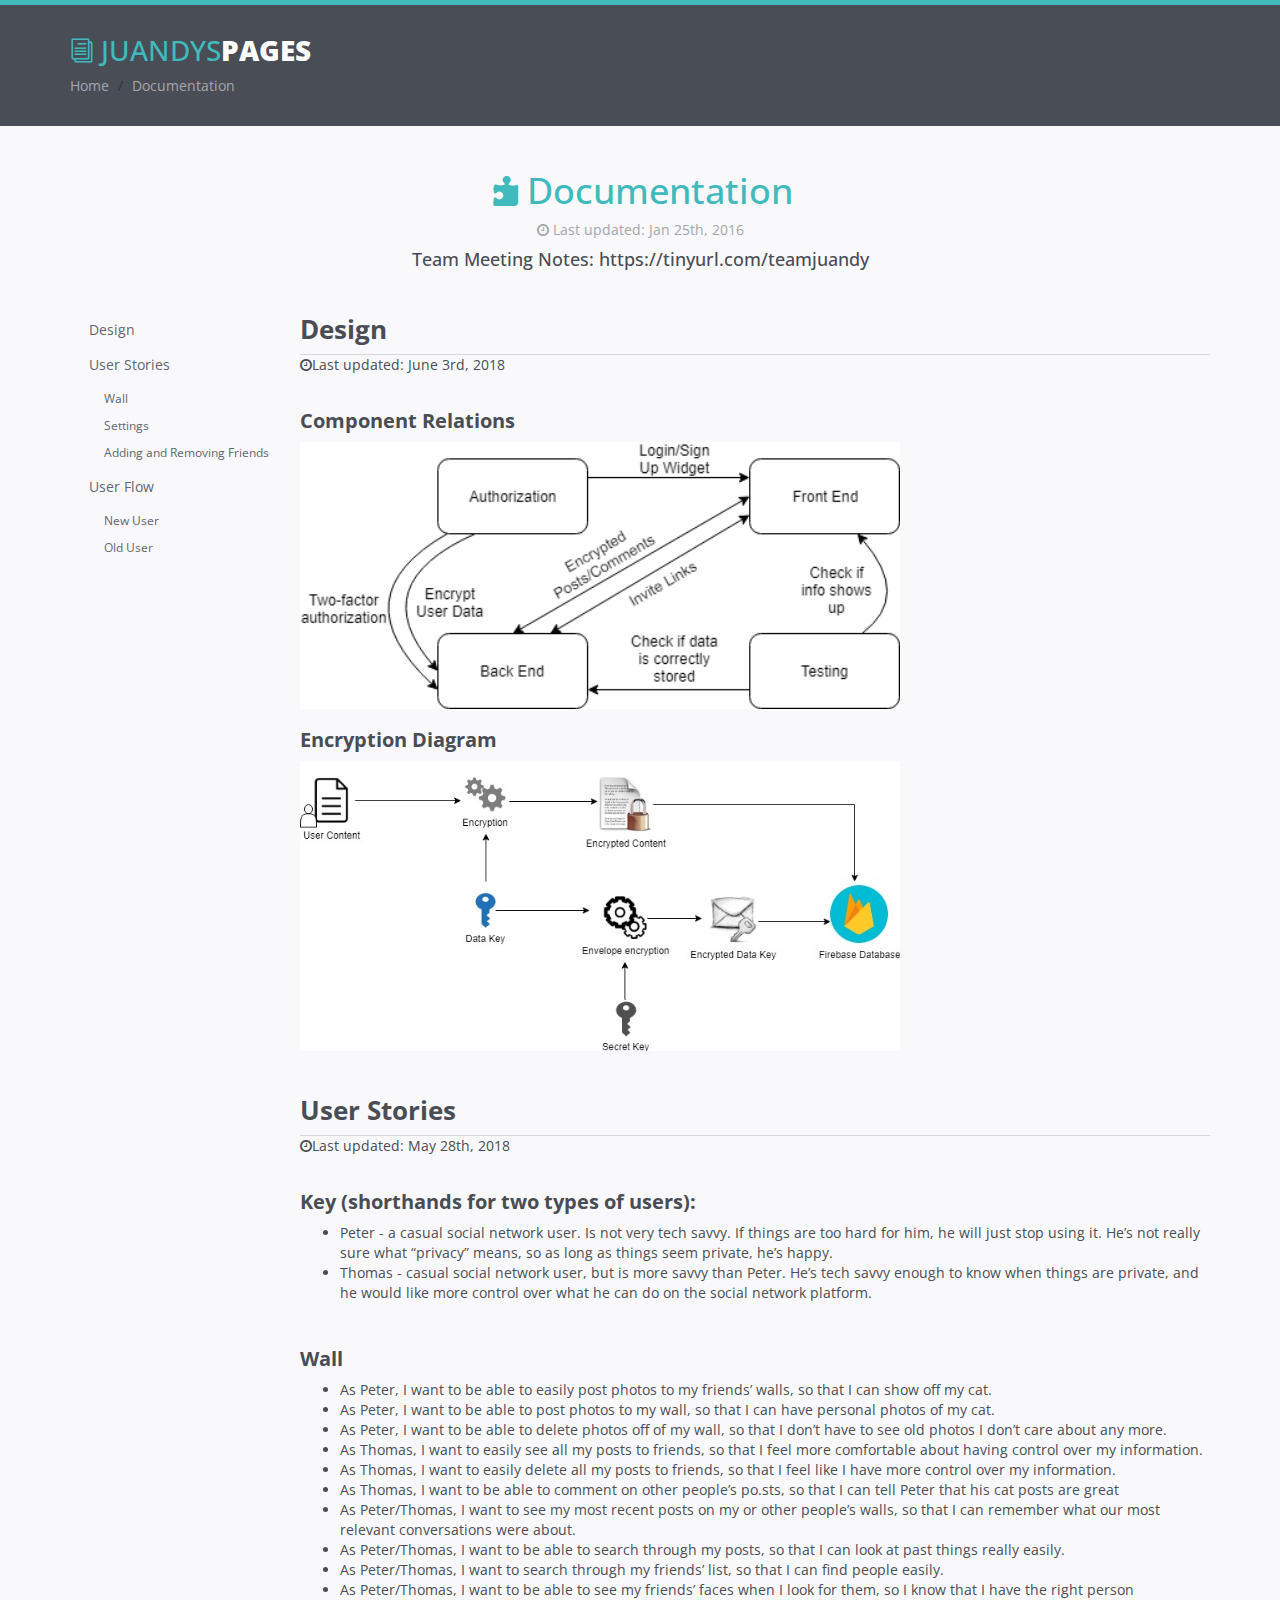
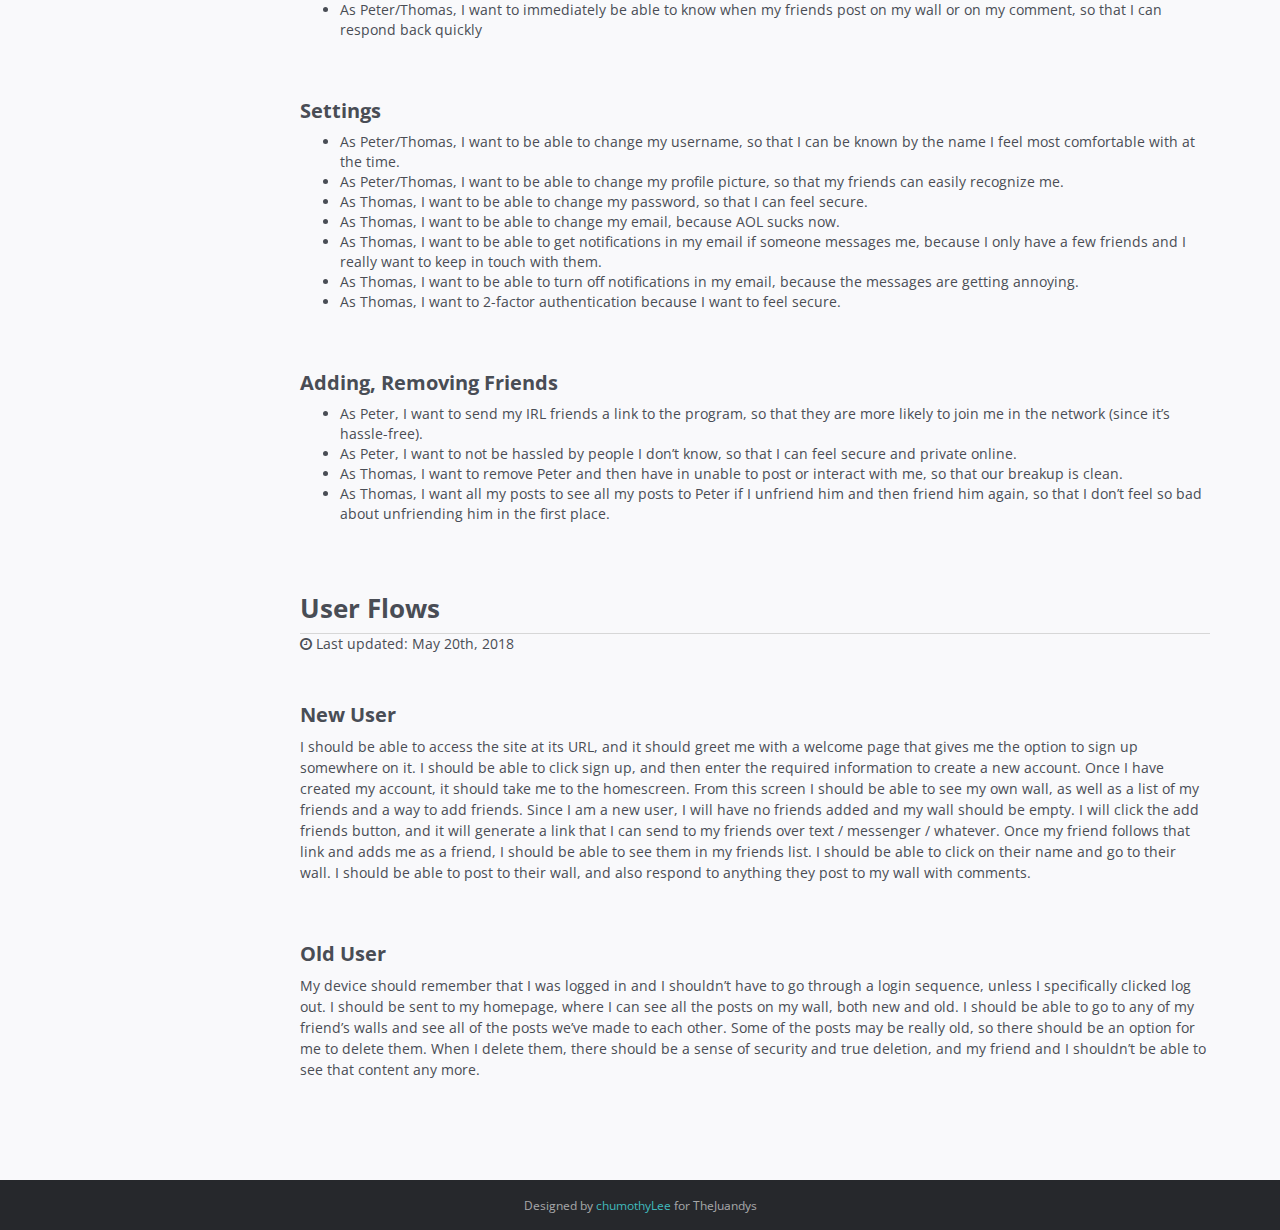
==== documentation.html @ 84b67a07 "updated progress, documentation, and index pages to reflect what each one is supposed to be about" ====
<!DOCTYPE html>
<!--[if IE 8]> <html lang="en" class="ie8"> <![endif]-->  
<!--[if IE 9]> <html lang="en" class="ie9"> <![endif]-->  
<!--[if !IE]><!--> <html lang="en"> <!--<![endif]-->  
<head>
    <title>Juandys Pages</title>
    <!-- Meta -->
    <meta charset="utf-8">
    <meta http-equiv="X-UA-Compatible" content="IE=edge">
    <meta name="viewport" content="width=device-width, initial-scale=1.0">
    <meta name="description" content="">
    <meta name="author" content="">    
    <link rel="shortcut icon" href="favicon.ico">  
    <link href='http://fonts.googleapis.com/css?family=Open+Sans:300italic,400italic,600italic,700italic,800italic,400,300,600,700,800' rel='stylesheet' type='text/css'>
    <!-- Global CSS -->
    <link rel="stylesheet" href="assets/plugins/bootstrap/css/bootstrap.min.css">   
    <!-- Plugins CSS -->    
    <link rel="stylesheet" href="assets/plugins/font-awesome/css/font-awesome.css">
    <link rel="stylesheet" href="assets/plugins/prism/prism.css">
    <link rel="stylesheet" href="assets/plugins/lightbox/dist/ekko-lightbox.min.css">
    <link rel="stylesheet" href="assets/plugins/elegant_font/css/style.css">

    <!-- Theme CSS -->
    <link id="theme-style" rel="stylesheet" href="assets/css/styles.css">
    <!-- HTML5 shim and Respond.js IE8 support of HTML5 elements and media queries -->
    <!--[if lt IE 9]>
      <script src="https://oss.maxcdn.com/html5shiv/3.7.2/html5shiv.min.js"></script>
      <script src="https://oss.maxcdn.com/respond/1.4.2/respond.min.js"></script>
    <![endif]-->
    
</head> 

<body class="body-primary
">
    <div class="page-wrapper">
        <!-- ******Header****** -->
        <header id="header" class="header">
            <div class="container">
                <div class="branding">
                    <h1 class="logo">
                        <a href="index.html">
                            <span aria-hidden="true" class="icon_documents_alt icon"></span>
                            <span class="text-highlight">Juandys</span><span class="text-bold">Pages</span>
                        </a>
                    </h1>
                </div><!--//branding-->
                <ol class="breadcrumb">
                    <li><a href="index.html">Home</a></li>
                    <li class="active">Documentation</li>
                </ol>
            </div><!--//container-->
        </header><!--//header-->
        <div class="doc-wrapper">
            <div class="container">
                <div id="doc-header" class="doc-header text-center">
                    <h1 class="doc-title"><span aria-hidden="true" class="icon icon_puzzle_alt"></span> Documentation </h1>
                    <div class="meta"><i class="fa fa-clock-o"></i> Last updated: Jan 25th, 2016</div>
                    <h4> Team Meeting Notes: https://tinyurl.com/teamjuandy</h2>
                </div><!--//doc-header-->
                <div class="doc-body">
                    <div class="doc-content">
                        <div class="content-inner">
                            <section id="design" class="doc-section">
                                <h2 class="section-title">Design</h2>
                                <div class-"meta"><i class="fa fa-clock-o"></i>Last updated: June 3rd, 2018</div>
                                <div class="section-block">
                                	<h3>Component Relations</h3>
                                    <img src="./assets/images/design-diagram.png" alt="design diagram" width="600">
                                    <h3>Encryption Diagram</h3>
                                	<img src="./assets/images/encryption-diagram.jpg" alt="encryption diagram" width="600">
                                </div> <!-- section block-->
                            </section>
                            <section id="user_stories" class="doc-section">
                                <h2 class="section-title">User Stories</h2>
                                <div class-"meta"><i class="fa fa-clock-o"></i>Last updated: May 28th, 2018</div>
                                <div class="section-block">
                                    <h3>Key (shorthands for two types of users):</h3>
                                    <ul>
                                        <li>Peter - a casual social network user. Is not very tech savvy. If things are too hard for him, he will just stop using it. He’s not really sure what “privacy” means, so as long as things seem private, he’s happy.</li>
                                        <li>Thomas - casual social network user, but is more savvy than Peter. He’s tech savvy enough to know when things are private, and he would like more control over what he can do on the social network platform.</li>
                                    </ul>
                            
                                    <div id="wall_user_stories" class="section-block">
                                    <h3>Wall</h3>
                                        <ul>
                                            <li>As Peter, I want to be able to easily post photos to my friends’ walls, so that I can show off my cat.</li>
                                            <li>As Peter, I want to be able to post photos to my wall, so that I can have personal photos of my cat.</li>
                                            <li>As Peter, I want to be able to delete photos off of my wall, so that I don’t have to see old photos I don’t care about any more.</li>
                                            <li>As Thomas, I want to easily see all my posts to friends, so that I feel more comfortable about having control over my information.</li>
                                            <li>As Thomas, I want to easily delete all my posts to friends, so that I feel like I have more control over my information.</li>
                                            <li>As Thomas, I want to be able to comment on other people’s po.sts, so that I can tell Peter that his cat posts are great</li>
                                            <li>As Peter/Thomas, I want to see my most recent posts on my or other people’s walls, so that I can remember what our most relevant conversations were about.</li>
                                            <li>As Peter/Thomas, I want to be able to search through my posts, so that I can look at past things really easily.</li>
                                            <li>As Peter/Thomas, I want to search through my friends’ list, so that I can find people easily.</li>
                                            <li>As Peter/Thomas, I want to be able to see my friends’ faces when I look for them, so I know that I have the right person</li>
                                            <li>As Peter/Thomas, I want to immediately be able to know when my friends post on my wall or on my comment, so that I can respond back quickly</li>
                                        </ul>
                                    </div>
                                    <div id="settings_user_stories" class="section-block">
                                        <h3>Settings</h3>
                                        <ul>
                                            <li>As Peter/Thomas, I want to be able to change my username, so that I can be known by the name I feel most comfortable with at the time.</li>
                                            <li>As Peter/Thomas, I want to be able to change my profile picture, so that my friends can easily recognize me.</li>
                                            <li>As Thomas, I want to be able to change my password, so that I can feel secure.</li>
                                            <li>As Thomas, I want to be able to change my email, because AOL sucks now.</li>
                                            <li>As Thomas, I want to be able to get notifications in my email if someone messages me, because I only have a few friends and I really want to keep in touch with them.</li>
                                            <li>As Thomas, I want to be able to turn off notifications in my email, because the messages are getting annoying.</li>
                                            <li>As Thomas, I want to 2-factor authentication because I want to feel secure.</li>
                                        </ul>
                                    </div>
                                    <div id="friend_settings_user_stories" class="section-block">
                                    <h3>Adding, Removing Friends</h3>
                                        <ul>
                                            <li>As Peter, I want to send my IRL friends a link to the program, so that they are more likely to join me in the network (since it’s hassle-free).</li>
                                            <li>As Peter, I want to not be hassled by people I don’t know, so that I can feel secure and private online.</li>
                                            <li>As Thomas, I want to remove Peter and then have in unable to post or interact with me, so that our breakup is clean.</li>
                                            <li>As Thomas, I want all my posts to see all my posts to Peter if I unfriend him and then friend him again, so that I don’t feel so bad about unfriending him in the first place.</li>
                                        </ul>
                                    </div>

                                </div> <!--end of user stories -->
                            </section> <!-- end of user stories -->    
                            <section id="user_flows" class="doc-section">
                                <h2 class="section-title">User Flows</h2>
                                <div class="meta"><i class="fa fa-clock-o"></i> Last updated: May 20th, 2018</div>
                                <div class="section-block">
                                    <div id="new_user_flow" class="section-block">
                                        <h3>New User </h3>
                                        <p>I should be able to access the site at its URL, and it should greet me with a welcome page that gives me the option to sign up somewhere on it.  I should be able to click sign up, and then enter the required information to create a new account.  Once I have created my account, it should take me to the homescreen.  From this screen I should be able to see my own wall, as well as a list of my friends and a way to add friends.  Since I am a new user, I will have no friends added and my wall should be empty.  I will click the add friends button, and it will generate a link that I can send to my friends over text / messenger / whatever.  Once my friend follows that link and adds me as a friend, I should be able to see them in my friends list.  I should be able to click on their name and go to their wall.  I should be able to post to their wall, and also respond to anything they post to my wall with comments.
                                        </p>
                                    </div>
                                    <div id="old_user_flow" class="section-block">
                                        <h3>Old User</h3>
                                        <p> My device should remember that I was logged in and I shouldn’t have to go through a login sequence, unless I specifically clicked log out.  I should be sent to my homepage, where I can see all the posts on my wall, both new and old.  I should be able to go to any of my friend’s walls and see all of the posts we’ve made to each other.  Some of the posts may be really old, so there should be an option for me to delete them.  When I delete them, there should be a sense of security and true deletion, and my friend and I shouldn’t be able to see that content any more.
                                        </p>
                                    </div>
                                </div>
                            </section>

                               
                        </div><!--//content-inner-->
                    </div><!--//doc-content-->
                    <div class="doc-sidebar">
                        <nav id="doc-nav">
                            <ul id="doc-menu" class="nav doc-menu hidden-xs" data-spy="affix">
                            	<li><a class="scrollto" href="#design">Design</a></li>
                                <li><a class="scrollto" href="#user_stories">User Stories</a></li>
                                <ul class="nav doc-sub-menu">
                                    <li><a class="scrollto" href="#wall_user_stories">Wall</a></li>
                                    <li><a class="scrollto" href="#settings_user_stories">Settings</a></li>
                                    <li><a class="scrollto" href="#friend_settings_user_stories">Adding and Removing Friends</a> </li>
                                </ul><!--//User Stories-->
                                
                                <li><a class="scrollto" href="#user_stories">User Flow</a></li>
                                <ul class="nav doc-sub-menu">
                                    <li><a class="scrollto" href="#new_user_flow">New User</a></li>
                                    <li><a class="scrollto" href="#old_user_flow">Old User</a></li>
                                </ul><!--//doc-menu-->    
                                
                            </ul><!--//doc-menu-->
                        </nav>
                    </div><!--//doc-sidebar-->
                </div><!--//doc-body-->              
            </div><!--//container-->
        </div><!--//doc-wrapper-->
    </div><!--//page-wrapper-->
    
    <footer class="footer text-center">
        <div class="container">
            <!--/* This template is released under the Creative Commons Attribution 3.0 License. Please keep the attribution link below when using for your own project. Thank you for your support. :) If you'd like to use the template without the attribution, you can check out other license options via our website: themes.3rdwavemedia.com */-->
            <small class="copyright">Designed by <a href="http://github.com/chumothyLee">chumothyLee</a> for TheJuandys</small>
            
        </div><!--//container-->
    </footer><!--//footer-->
    
     
    <!-- Main Javascript -->          
    <script type="text/javascript" src="assets/plugins/jquery-1.12.3.min.js"></script>
    <script type="text/javascript" src="assets/plugins/bootstrap/js/bootstrap.min.js"></script>
    <script type="text/javascript" src="assets/plugins/prism/prism.js"></script>    
    <script type="text/javascript" src="assets/plugins/jquery-scrollTo/jquery.scrollTo.min.js"></script>  
    <script type="text/javascript" src="assets/plugins/lightbox/dist/ekko-lightbox.min.js"></script>                                                                 
    <script type="text/javascript" src="assets/plugins/jquery-match-height/jquery.matchHeight-min.js"></script>
    <script type="text/javascript" src="assets/js/main.js"></script>
    
</body>
</html>
---- assets/plugins/prism/prism.css ----
/* http://prismjs.com/download.html?themes=prism-okaidia&languages=markup+css+clike+javascript+ruby+git+haml+handlebars+http+php+python+sass+scss+vim+yaml&plugins=line-numbers */
/**
 * okaidia theme for JavaScript, CSS and HTML
 * Loosely based on Monokai textmate theme by http://www.monokai.nl/
 * @author ocodia
 */

code[class*="language-"],
pre[class*="language-"] {
	color: #f8f8f2;
	text-shadow: 0 1px rgba(0, 0, 0, 0.3);
	font-family: Consolas, Monaco, 'Andale Mono', 'Ubuntu Mono', monospace;
	direction: ltr;
	text-align: left;
	white-space: pre;
	word-spacing: normal;
	word-break: normal;
	word-wrap: normal;
	line-height: 1.5;

	-moz-tab-size: 4;
	-o-tab-size: 4;
	tab-size: 4;

	-webkit-hyphens: none;
	-moz-hyphens: none;
	-ms-hyphens: none;
	hyphens: none;
}

/* Code blocks */
pre[class*="language-"] {
	padding: 1em;
	margin: .5em 0;
	overflow: auto;
	border-radius: 0.3em;
}

:not(pre) > code[class*="language-"],
pre[class*="language-"] {
	background: #272822;
}

/* Inline code */
:not(pre) > code[class*="language-"] {
	padding: .1em;
	border-radius: .3em;
	white-space: normal;
}

.token.comment,
.token.prolog,
.token.doctype,
.token.cdata {
	color: slategray;
}

.token.punctuation {
	color: #f8f8f2;
}

.namespace {
	opacity: .7;
}

.token.property,
.token.tag,
.token.constant,
.token.symbol,
.token.deleted {
	color: #f92672;
}

.token.boolean,
.token.number {
	color: #ae81ff;
}

.token.selector,
.token.attr-name,
.token.string,
.token.char,
.token.builtin,
.token.inserted {
	color: #a6e22e;
}

.token.operator,
.token.entity,
.token.url,
.language-css .token.string,
.style .token.string,
.token.variable {
	color: #f8f8f2;
}

.token.atrule,
.token.attr-value,
.token.function {
	color: #e6db74;
}

.token.keyword {
	color: #66d9ef;
}

.token.regex,
.token.important {
	color: #fd971f;
}

.token.important,
.token.bold {
	font-weight: bold;
}
.token.italic {
	font-style: italic;
}

.token.entity {
	cursor: help;
}

pre.line-numbers {
	position: relative;
	padding-left: 3.8em;
	counter-reset: linenumber;
}

pre.line-numbers > code {
	position: relative;
}

.line-numbers .line-numbers-rows {
	position: absolute;
	pointer-events: none;
	top: 0;
	font-size: 100%;
	left: -3.8em;
	width: 3em; /* works for line-numbers below 1000 lines */
	letter-spacing: -1px;
	border-right: 1px solid #999;

	-webkit-user-select: none;
	-moz-user-select: none;
	-ms-user-select: none;
	user-select: none;

}

	.line-numbers-rows > span {
		pointer-events: none;
		display: block;
		counter-increment: linenumber;
	}

		.line-numbers-rows > span:before {
			content: counter(linenumber);
			color: #999;
			display: block;
			padding-right: 0.8em;
			text-align: right;
		}
---- assets/plugins/elegant_font/css/style.css ----
@font-face {
	font-family: 'ElegantIcons';
	src:url('fonts/ElegantIcons.eot');
	src:url('fonts/ElegantIcons.eot?#iefix') format('embedded-opentype'),
		url('fonts/ElegantIcons.woff') format('woff'),
		url('fonts/ElegantIcons.ttf') format('truetype'),
		url('fonts/ElegantIcons.svg#ElegantIcons') format('svg');
	font-weight: normal;
	font-style: normal;
}

/* Use the following CSS code if you want to use data attributes for inserting your icons */
[data-icon]:before {
	font-family: 'ElegantIcons';
	content: attr(data-icon);
	speak: none;
	font-weight: normal;
	font-variant: normal;
	text-transform: none;
	line-height: 1;
	-webkit-font-smoothing: antialiased;
	-moz-osx-font-smoothing: grayscale;
}

/* Use the following CSS code if you want to have a class per icon */
/*
Instead of a list of all class selectors,
you can use the generic selector below, but it's slower:
[class*="your-class-prefix"] {
*/
.arrow_up, .arrow_down, .arrow_left, .arrow_right, .arrow_left-up, .arrow_right-up, .arrow_right-down, .arrow_left-down, .arrow-up-down, .arrow_up-down_alt, .arrow_left-right_alt, .arrow_left-right, .arrow_expand_alt2, .arrow_expand_alt, .arrow_condense, .arrow_expand, .arrow_move, .arrow_carrot-up, .arrow_carrot-down, .arrow_carrot-left, .arrow_carrot-right, .arrow_carrot-2up, .arrow_carrot-2down, .arrow_carrot-2left, .arrow_carrot-2right, .arrow_carrot-up_alt2, .arrow_carrot-down_alt2, .arrow_carrot-left_alt2, .arrow_carrot-right_alt2, .arrow_carrot-2up_alt2, .arrow_carrot-2down_alt2, .arrow_carrot-2left_alt2, .arrow_carrot-2right_alt2, .arrow_triangle-up, .arrow_triangle-down, .arrow_triangle-left, .arrow_triangle-right, .arrow_triangle-up_alt2, .arrow_triangle-down_alt2, .arrow_triangle-left_alt2, .arrow_triangle-right_alt2, .arrow_back, .icon_minus-06, .icon_plus, .icon_close, .icon_check, .icon_minus_alt2, .icon_plus_alt2, .icon_close_alt2, .icon_check_alt2, .icon_zoom-out_alt, .icon_zoom-in_alt, .icon_search, .icon_box-empty, .icon_box-selected, .icon_minus-box, .icon_plus-box, .icon_box-checked, .icon_circle-empty, .icon_circle-slelected, .icon_stop_alt2, .icon_stop, .icon_pause_alt2, .icon_pause, .icon_menu, .icon_menu-square_alt2, .icon_menu-circle_alt2, .icon_ul, .icon_ol, .icon_adjust-horiz, .icon_adjust-vert, .icon_document_alt, .icon_documents_alt, .icon_pencil, .icon_pencil-edit_alt, .icon_pencil-edit, .icon_folder-alt, .icon_folder-open_alt, .icon_folder-add_alt, .icon_info_alt, .icon_error-oct_alt, .icon_error-circle_alt, .icon_error-triangle_alt, .icon_question_alt2, .icon_question, .icon_comment_alt, .icon_chat_alt, .icon_vol-mute_alt, .icon_volume-low_alt, .icon_volume-high_alt, .icon_quotations, .icon_quotations_alt2, .icon_clock_alt, .icon_lock_alt, .icon_lock-open_alt, .icon_key_alt, .icon_cloud_alt, .icon_cloud-upload_alt, .icon_cloud-download_alt, .icon_image, .icon_images, .icon_lightbulb_alt, .icon_gift_alt, .icon_house_alt, .icon_genius, .icon_mobile, .icon_tablet, .icon_laptop, .icon_desktop, .icon_camera_alt, .icon_mail_alt, .icon_cone_alt, .icon_ribbon_alt, .icon_bag_alt, .icon_creditcard, .icon_cart_alt, .icon_paperclip, .icon_tag_alt, .icon_tags_alt, .icon_trash_alt, .icon_cursor_alt, .icon_mic_alt, .icon_compass_alt, .icon_pin_alt, .icon_pushpin_alt, .icon_map_alt, .icon_drawer_alt, .icon_toolbox_alt, .icon_book_alt, .icon_calendar, .icon_film, .icon_table, .icon_contacts_alt, .icon_headphones, .icon_lifesaver, .icon_piechart, .icon_refresh, .icon_link_alt, .icon_link, .icon_loading, .icon_blocked, .icon_archive_alt, .icon_heart_alt, .icon_star_alt, .icon_star-half_alt, .icon_star, .icon_star-half, .icon_tools, .icon_tool, .icon_cog, .icon_cogs, .arrow_up_alt, .arrow_down_alt, .arrow_left_alt, .arrow_right_alt, .arrow_left-up_alt, .arrow_right-up_alt, .arrow_right-down_alt, .arrow_left-down_alt, .arrow_condense_alt, .arrow_expand_alt3, .arrow_carrot_up_alt, .arrow_carrot-down_alt, .arrow_carrot-left_alt, .arrow_carrot-right_alt, .arrow_carrot-2up_alt, .arrow_carrot-2dwnn_alt, .arrow_carrot-2left_alt, .arrow_carrot-2right_alt, .arrow_triangle-up_alt, .arrow_triangle-down_alt, .arrow_triangle-left_alt, .arrow_triangle-right_alt, .icon_minus_alt, .icon_plus_alt, .icon_close_alt, .icon_check_alt, .icon_zoom-out, .icon_zoom-in, .icon_stop_alt, .icon_menu-square_alt, .icon_menu-circle_alt, .icon_document, .icon_documents, .icon_pencil_alt, .icon_folder, .icon_folder-open, .icon_folder-add, .icon_folder_upload, .icon_folder_download, .icon_info, .icon_error-circle, .icon_error-oct, .icon_error-triangle, .icon_question_alt, .icon_comment, .icon_chat, .icon_vol-mute, .icon_volume-low, .icon_volume-high, .icon_quotations_alt, .icon_clock, .icon_lock, .icon_lock-open, .icon_key, .icon_cloud, .icon_cloud-upload, .icon_cloud-download, .icon_lightbulb, .icon_gift, .icon_house, .icon_camera, .icon_mail, .icon_cone, .icon_ribbon, .icon_bag, .icon_cart, .icon_tag, .icon_tags, .icon_trash, .icon_cursor, .icon_mic, .icon_compass, .icon_pin, .icon_pushpin, .icon_map, .icon_drawer, .icon_toolbox, .icon_book, .icon_contacts, .icon_archive, .icon_heart, .icon_profile, .icon_group, .icon_grid-2x2, .icon_grid-3x3, .icon_music, .icon_pause_alt, .icon_phone, .icon_upload, .icon_download, .social_facebook, .social_twitter, .social_pinterest, .social_googleplus, .social_tumblr, .social_tumbleupon, .social_wordpress, .social_instagram, .social_dribbble, .social_vimeo, .social_linkedin, .social_rss, .social_deviantart, .social_share, .social_myspace, .social_skype, .social_youtube, .social_picassa, .social_googledrive, .social_flickr, .social_blogger, .social_spotify, .social_delicious, .social_facebook_circle, .social_twitter_circle, .social_pinterest_circle, .social_googleplus_circle, .social_tumblr_circle, .social_stumbleupon_circle, .social_wordpress_circle, .social_instagram_circle, .social_dribbble_circle, .social_vimeo_circle, .social_linkedin_circle, .social_rss_circle, .social_deviantart_circle, .social_share_circle, .social_myspace_circle, .social_skype_circle, .social_youtube_circle, .social_picassa_circle, .social_googledrive_alt2, .social_flickr_circle, .social_blogger_circle, .social_spotify_circle, .social_delicious_circle, .social_facebook_square, .social_twitter_square, .social_pinterest_square, .social_googleplus_square, .social_tumblr_square, .social_stumbleupon_square, .social_wordpress_square, .social_instagram_square, .social_dribbble_square, .social_vimeo_square, .social_linkedin_square, .social_rss_square, .social_deviantart_square, .social_share_square, .social_myspace_square, .social_skype_square, .social_youtube_square, .social_picassa_square, .social_googledrive_square, .social_flickr_square, .social_blogger_square, .social_spotify_square, .social_delicious_square, .icon_printer, .icon_calulator, .icon_building, .icon_floppy, .icon_drive, .icon_search-2, .icon_id, .icon_id-2, .icon_puzzle, .icon_like, .icon_dislike, .icon_mug, .icon_currency, .icon_wallet, .icon_pens, .icon_easel, .icon_flowchart, .icon_datareport, .icon_briefcase, .icon_shield, .icon_percent, .icon_globe, .icon_globe-2, .icon_target, .icon_hourglass, .icon_balance, .icon_rook, .icon_printer-alt, .icon_calculator_alt, .icon_building_alt, .icon_floppy_alt, .icon_drive_alt, .icon_search_alt, .icon_id_alt, .icon_id-2_alt, .icon_puzzle_alt, .icon_like_alt, .icon_dislike_alt, .icon_mug_alt, .icon_currency_alt, .icon_wallet_alt, .icon_pens_alt, .icon_easel_alt, .icon_flowchart_alt, .icon_datareport_alt, .icon_briefcase_alt, .icon_shield_alt, .icon_percent_alt, .icon_globe_alt, .icon_clipboard {
	font-family: 'ElegantIcons';
	speak: none;
	font-style: normal;
	font-weight: normal;
	font-variant: normal;
	text-transform: none;
	line-height: 1;
	-webkit-font-smoothing: antialiased;
}
.arrow_up:before {
	content: "\21";
}
.arrow_down:before {
	content: "\22";
}
.arrow_left:before {
	content: "\23";
}
.arrow_right:before {
	content: "\24";
}
.arrow_left-up:before {
	content: "\25";
}
.arrow_right-up:before {
	content: "\26";
}
.arrow_right-down:before {
	content: "\27";
}
.arrow_left-down:before {
	content: "\28";
}
.arrow-up-down:before {
	content: "\29";
}
.arrow_up-down_alt:before {
	content: "\2a";
}
.arrow_left-right_alt:before {
	content: "\2b";
}
.arrow_left-right:before {
	content: "\2c";
}
.arrow_expand_alt2:before {
	content: "\2d";
}
.arrow_expand_alt:before {
	content: "\2e";
}
.arrow_condense:before {
	content: "\2f";
}
.arrow_expand:before {
	content: "\30";
}
.arrow_move:before {
	content: "\31";
}
.arrow_carrot-up:before {
	content: "\32";
}
.arrow_carrot-down:before {
	content: "\33";
}
.arrow_carrot-left:before {
	content: "\34";
}
.arrow_carrot-right:before {
	content: "\35";
}
.arrow_carrot-2up:before {
	content: "\36";
}
.arrow_carrot-2down:before {
	content: "\37";
}
.arrow_carrot-2left:before {
	content: "\38";
}
.arrow_carrot-2right:before {
	content: "\39";
}
.arrow_carrot-up_alt2:before {
	content: "\3a";
}
.arrow_carrot-down_alt2:before {
	content: "\3b";
}
.arrow_carrot-left_alt2:before {
	content: "\3c";
}
.arrow_carrot-right_alt2:before {
	content: "\3d";
}
.arrow_carrot-2up_alt2:before {
	content: "\3e";
}
.arrow_carrot-2down_alt2:before {
	content: "\3f";
}
.arrow_carrot-2left_alt2:before {
	content: "\40";
}
.arrow_carrot-2right_alt2:before {
	content: "\41";
}
.arrow_triangle-up:before {
	content: "\42";
}
.arrow_triangle-down:before {
	content: "\43";
}
.arrow_triangle-left:before {
	content: "\44";
}
.arrow_triangle-right:before {
	content: "\45";
}
.arrow_triangle-up_alt2:before {
	content: "\46";
}
.arrow_triangle-down_alt2:before {
	content: "\47";
}
.arrow_triangle-left_alt2:before {
	content: "\48";
}
.arrow_triangle-right_alt2:before {
	content: "\49";
}
.arrow_back:before {
	content: "\4a";
}
.icon_minus-06:before {
	content: "\4b";
}
.icon_plus:before {
	content: "\4c";
}
.icon_close:before {
	content: "\4d";
}
.icon_check:before {
	content: "\4e";
}
.icon_minus_alt2:before {
	content: "\4f";
}
.icon_plus_alt2:before {
	content: "\50";
}
.icon_close_alt2:before {
	content: "\51";
}
.icon_check_alt2:before {
	content: "\52";
}
.icon_zoom-out_alt:before {
	content: "\53";
}
.icon_zoom-in_alt:before {
	content: "\54";
}
.icon_search:before {
	content: "\55";
}
.icon_box-empty:before {
	content: "\56";
}
.icon_box-selected:before {
	content: "\57";
}
.icon_minus-box:before {
	content: "\58";
}
.icon_plus-box:before {
	content: "\59";
}
.icon_box-checked:before {
	content: "\5a";
}
.icon_circle-empty:before {
	content: "\5b";
}
.icon_circle-slelected:before {
	content: "\5c";
}
.icon_stop_alt2:before {
	content: "\5d";
}
.icon_stop:before {
	content: "\5e";
}
.icon_pause_alt2:before {
	content: "\5f";
}
.icon_pause:before {
	content: "\60";
}
.icon_menu:before {
	content: "\61";
}
.icon_menu-square_alt2:before {
	content: "\62";
}
.icon_menu-circle_alt2:before {
	content: "\63";
}
.icon_ul:before {
	content: "\64";
}
.icon_ol:before {
	content: "\65";
}
.icon_adjust-horiz:before {
	content: "\66";
}
.icon_adjust-vert:before {
	content: "\67";
}
.icon_document_alt:before {
	content: "\68";
}
.icon_documents_alt:before {
	content: "\69";
}
.icon_pencil:before {
	content: "\6a";
}
.icon_pencil-edit_alt:before {
	content: "\6b";
}
.icon_pencil-edit:before {
	content: "\6c";
}
.icon_folder-alt:before {
	content: "\6d";
}
.icon_folder-open_alt:before {
	content: "\6e";
}
.icon_folder-add_alt:before {
	content: "\6f";
}
.icon_info_alt:before {
	content: "\70";
}
.icon_error-oct_alt:before {
	content: "\71";
}
.icon_error-circle_alt:before {
	content: "\72";
}
.icon_error-triangle_alt:before {
	content: "\73";
}
.icon_question_alt2:before {
	content: "\74";
}
.icon_question:before {
	content: "\75";
}
.icon_comment_alt:before {
	content: "\76";
}
.icon_chat_alt:before {
	content: "\77";
}
.icon_vol-mute_alt:before {
	content: "\78";
}
.icon_volume-low_alt:before {
	content: "\79";
}
.icon_volume-high_alt:before {
	content: "\7a";
}
.icon_quotations:before {
	content: "\7b";
}
.icon_quotations_alt2:before {
	content: "\7c";
}
.icon_clock_alt:before {
	content: "\7d";
}
.icon_lock_alt:before {
	content: "\7e";
}
.icon_lock-open_alt:before {
	content: "\e000";
}
.icon_key_alt:before {
	content: "\e001";
}
.icon_cloud_alt:before {
	content: "\e002";
}
.icon_cloud-upload_alt:before {
	content: "\e003";
}
.icon_cloud-download_alt:before {
	content: "\e004";
}
.icon_image:before {
	content: "\e005";
}
.icon_images:before {
	content: "\e006";
}
.icon_lightbulb_alt:before {
	content: "\e007";
}
.icon_gift_alt:before {
	content: "\e008";
}
.icon_house_alt:before {
	content: "\e009";
}
.icon_genius:before {
	content: "\e00a";
}
.icon_mobile:before {
	content: "\e00b";
}
.icon_tablet:before {
	content: "\e00c";
}
.icon_laptop:before {
	content: "\e00d";
}
.icon_desktop:before {
	content: "\e00e";
}
.icon_camera_alt:before {
	content: "\e00f";
}
.icon_mail_alt:before {
	content: "\e010";
}
.icon_cone_alt:before {
	content: "\e011";
}
.icon_ribbon_alt:before {
	content: "\e012";
}
.icon_bag_alt:before {
	content: "\e013";
}
.icon_creditcard:before {
	content: "\e014";
}
.icon_cart_alt:before {
	content: "\e015";
}
.icon_paperclip:before {
	content: "\e016";
}
.icon_tag_alt:before {
	content: "\e017";
}
.icon_tags_alt:before {
	content: "\e018";
}
.icon_trash_alt:before {
	content: "\e019";
}
.icon_cursor_alt:before {
	content: "\e01a";
}
.icon_mic_alt:before {
	content: "\e01b";
}
.icon_compass_alt:before {
	content: "\e01c";
}
.icon_pin_alt:before {
	content: "\e01d";
}
.icon_pushpin_alt:before {
	content: "\e01e";
}
.icon_map_alt:before {
	content: "\e01f";
}
.icon_drawer_alt:before {
	content: "\e020";
}
.icon_toolbox_alt:before {
	content: "\e021";
}
.icon_book_alt:before {
	content: "\e022";
}
.icon_calendar:before {
	content: "\e023";
}
.icon_film:before {
	content: "\e024";
}
.icon_table:before {
	content: "\e025";
}
.icon_contacts_alt:before {
	content: "\e026";
}
.icon_headphones:before {
	content: "\e027";
}
.icon_lifesaver:before {
	content: "\e028";
}
.icon_piechart:before {
	content: "\e029";
}
.icon_refresh:before {
	content: "\e02a";
}
.icon_link_alt:before {
	content: "\e02b";
}
.icon_link:before {
	content: "\e02c";
}
.icon_loading:before {
	content: "\e02d";
}
.icon_blocked:before {
	content: "\e02e";
}
.icon_archive_alt:before {
	content: "\e02f";
}
.icon_heart_alt:before {
	content: "\e030";
}
.icon_star_alt:before {
	content: "\e031";
}
.icon_star-half_alt:before {
	content: "\e032";
}
.icon_star:before {
	content: "\e033";
}
.icon_star-half:before {
	content: "\e034";
}
.icon_tools:before {
	content: "\e035";
}
.icon_tool:before {
	content: "\e036";
}
.icon_cog:before {
	content: "\e037";
}
.icon_cogs:before {
	content: "\e038";
}
.arrow_up_alt:before {
	content: "\e039";
}
.arrow_down_alt:before {
	content: "\e03a";
}
.arrow_left_alt:before {
	content: "\e03b";
}
.arrow_right_alt:before {
	content: "\e03c";
}
.arrow_left-up_alt:before {
	content: "\e03d";
}
.arrow_right-up_alt:before {
	content: "\e03e";
}
.arrow_right-down_alt:before {
	content: "\e03f";
}
.arrow_left-down_alt:before {
	content: "\e040";
}
.arrow_condense_alt:before {
	content: "\e041";
}
.arrow_expand_alt3:before {
	content: "\e042";
}
.arrow_carrot_up_alt:before {
	content: "\e043";
}
.arrow_carrot-down_alt:before {
	content: "\e044";
}
.arrow_carrot-left_alt:before {
	content: "\e045";
}
.arrow_carrot-right_alt:before {
	content: "\e046";
}
.arrow_carrot-2up_alt:before {
	content: "\e047";
}
.arrow_carrot-2dwnn_alt:before {
	content: "\e048";
}
.arrow_carrot-2left_alt:before {
	content: "\e049";
}
.arrow_carrot-2right_alt:before {
	content: "\e04a";
}
.arrow_triangle-up_alt:before {
	content: "\e04b";
}
.arrow_triangle-down_alt:before {
	content: "\e04c";
}
.arrow_triangle-left_alt:before {
	content: "\e04d";
}
.arrow_triangle-right_alt:before {
	content: "\e04e";
}
.icon_minus_alt:before {
	content: "\e04f";
}
.icon_plus_alt:before {
	content: "\e050";
}
.icon_close_alt:before {
	content: "\e051";
}
.icon_check_alt:before {
	content: "\e052";
}
.icon_zoom-out:before {
	content: "\e053";
}
.icon_zoom-in:before {
	content: "\e054";
}
.icon_stop_alt:before {
	content: "\e055";
}
.icon_menu-square_alt:before {
	content: "\e056";
}
.icon_menu-circle_alt:before {
	content: "\e057";
}
.icon_document:before {
	content: "\e058";
}
.icon_documents:before {
	content: "\e059";
}
.icon_pencil_alt:before {
	content: "\e05a";
}
.icon_folder:before {
	content: "\e05b";
}
.icon_folder-open:before {
	content: "\e05c";
}
.icon_folder-add:before {
	content: "\e05d";
}
.icon_folder_upload:before {
	content: "\e05e";
}
.icon_folder_download:before {
	content: "\e05f";
}
.icon_info:before {
	content: "\e060";
}
.icon_error-circle:before {
	content: "\e061";
}
.icon_error-oct:before {
	content: "\e062";
}
.icon_error-triangle:before {
	content: "\e063";
}
.icon_question_alt:before {
	content: "\e064";
}
.icon_comment:before {
	content: "\e065";
}
.icon_chat:before {
	content: "\e066";
}
.icon_vol-mute:before {
	content: "\e067";
}
.icon_volume-low:before {
	content: "\e068";
}
.icon_volume-high:before {
	content: "\e069";
}
.icon_quotations_alt:before {
	content: "\e06a";
}
.icon_clock:before {
	content: "\e06b";
}
.icon_lock:before {
	content: "\e06c";
}
.icon_lock-open:before {
	content: "\e06d";
}
.icon_key:before {
	content: "\e06e";
}
.icon_cloud:before {
	content: "\e06f";
}
.icon_cloud-upload:before {
	content: "\e070";
}
.icon_cloud-download:before {
	content: "\e071";
}
.icon_lightbulb:before {
	content: "\e072";
}
.icon_gift:before {
	content: "\e073";
}
.icon_house:before {
	content: "\e074";
}
.icon_camera:before {
	content: "\e075";
}
.icon_mail:before {
	content: "\e076";
}
.icon_cone:before {
	content: "\e077";
}
.icon_ribbon:before {
	content: "\e078";
}
.icon_bag:before {
	content: "\e079";
}
.icon_cart:before {
	content: "\e07a";
}
.icon_tag:before {
	content: "\e07b";
}
.icon_tags:before {
	content: "\e07c";
}
.icon_trash:before {
	content: "\e07d";
}
.icon_cursor:before {
	content: "\e07e";
}
.icon_mic:before {
	content: "\e07f";
}
.icon_compass:before {
	content: "\e080";
}
.icon_pin:before {
	content: "\e081";
}
.icon_pushpin:before {
	content: "\e082";
}
.icon_map:before {
	content: "\e083";
}
.icon_drawer:before {
	content: "\e084";
}
.icon_toolbox:before {
	content: "\e085";
}
.icon_book:before {
	content: "\e086";
}
.icon_contacts:before {
	content: "\e087";
}
.icon_archive:before {
	content: "\e088";
}
.icon_heart:before {
	content: "\e089";
}
.icon_profile:before {
	content: "\e08a";
}
.icon_group:before {
	content: "\e08b";
}
.icon_grid-2x2:before {
	content: "\e08c";
}
.icon_grid-3x3:before {
	content: "\e08d";
}
.icon_music:before {
	content: "\e08e";
}
.icon_pause_alt:before {
	content: "\e08f";
}
.icon_phone:before {
	content: "\e090";
}
.icon_upload:before {
	content: "\e091";
}
.icon_download:before {
	content: "\e092";
}
.social_facebook:before {
	content: "\e093";
}
.social_twitter:before {
	content: "\e094";
}
.social_pinterest:before {
	content: "\e095";
}
.social_googleplus:before {
	content: "\e096";
}
.social_tumblr:before {
	content: "\e097";
}
.social_tumbleupon:before {
	content: "\e098";
}
.social_wordpress:before {
	content: "\e099";
}
.social_instagram:before {
	content: "\e09a";
}
.social_dribbble:before {
	content: "\e09b";
}
.social_vimeo:before {
	content: "\e09c";
}
.social_linkedin:before {
	content: "\e09d";
}
.social_rss:before {
	content: "\e09e";
}
.social_deviantart:before {
	content: "\e09f";
}
.social_share:before {
	content: "\e0a0";
}
.social_myspace:before {
	content: "\e0a1";
}
.social_skype:before {
	content: "\e0a2";
}
.social_youtube:before {
	content: "\e0a3";
}
.social_picassa:before {
	content: "\e0a4";
}
.social_googledrive:before {
	content: "\e0a5";
}
.social_flickr:before {
	content: "\e0a6";
}
.social_blogger:before {
	content: "\e0a7";
}
.social_spotify:before {
	content: "\e0a8";
}
.social_delicious:before {
	content: "\e0a9";
}
.social_facebook_circle:before {
	content: "\e0aa";
}
.social_twitter_circle:before {
	content: "\e0ab";
}
.social_pinterest_circle:before {
	content: "\e0ac";
}
.social_googleplus_circle:before {
	content: "\e0ad";
}
.social_tumblr_circle:before {
	content: "\e0ae";
}
.social_stumbleupon_circle:before {
	content: "\e0af";
}
.social_wordpress_circle:before {
	content: "\e0b0";
}
.social_instagram_circle:before {
	content: "\e0b1";
}
.social_dribbble_circle:before {
	content: "\e0b2";
}
.social_vimeo_circle:before {
	content: "\e0b3";
}
.social_linkedin_circle:before {
	content: "\e0b4";
}
.social_rss_circle:before {
	content: "\e0b5";
}
.social_deviantart_circle:before {
	content: "\e0b6";
}
.social_share_circle:before {
	content: "\e0b7";
}
.social_myspace_circle:before {
	content: "\e0b8";
}
.social_skype_circle:before {
	content: "\e0b9";
}
.social_youtube_circle:before {
	content: "\e0ba";
}
.social_picassa_circle:before {
	content: "\e0bb";
}
.social_googledrive_alt2:before {
	content: "\e0bc";
}
.social_flickr_circle:before {
	content: "\e0bd";
}
.social_blogger_circle:before {
	content: "\e0be";
}
.social_spotify_circle:before {
	content: "\e0bf";
}
.social_delicious_circle:before {
	content: "\e0c0";
}
.social_facebook_square:before {
	content: "\e0c1";
}
.social_twitter_square:before {
	content: "\e0c2";
}
.social_pinterest_square:before {
	content: "\e0c3";
}
.social_googleplus_square:before {
	content: "\e0c4";
}
.social_tumblr_square:before {
	content: "\e0c5";
}
.social_stumbleupon_square:before {
	content: "\e0c6";
}
.social_wordpress_square:before {
	content: "\e0c7";
}
.social_instagram_square:before {
	content: "\e0c8";
}
.social_dribbble_square:before {
	content: "\e0c9";
}
.social_vimeo_square:before {
	content: "\e0ca";
}
.social_linkedin_square:before {
	content: "\e0cb";
}
.social_rss_square:before {
	content: "\e0cc";
}
.social_deviantart_square:before {
	content: "\e0cd";
}
.social_share_square:before {
	content: "\e0ce";
}
.social_myspace_square:before {
	content: "\e0cf";
}
.social_skype_square:before {
	content: "\e0d0";
}
.social_youtube_square:before {
	content: "\e0d1";
}
.social_picassa_square:before {
	content: "\e0d2";
}
.social_googledrive_square:before {
	content: "\e0d3";
}
.social_flickr_square:before {
	content: "\e0d4";
}
.social_blogger_square:before {
	content: "\e0d5";
}
.social_spotify_square:before {
	content: "\e0d6";
}
.social_delicious_square:before {
	content: "\e0d7";
}
.icon_printer:before {
	content: "\e103";
}
.icon_calulator:before {
	content: "\e0ee";
}
.icon_building:before {
	content: "\e0ef";
}
.icon_floppy:before {
	content: "\e0e8";
}
.icon_drive:before {
	content: "\e0ea";
}
.icon_search-2:before {
	content: "\e101";
}
.icon_id:before {
	content: "\e107";
}
.icon_id-2:before {
	content: "\e108";
}
.icon_puzzle:before {
	content: "\e102";
}
.icon_like:before {
	content: "\e106";
}
.icon_dislike:before {
	content: "\e0eb";
}
.icon_mug:before {
	content: "\e105";
}
.icon_currency:before {
	content: "\e0ed";
}
.icon_wallet:before {
	content: "\e100";
}
.icon_pens:before {
	content: "\e104";
}
.icon_easel:before {
	content: "\e0e9";
}
.icon_flowchart:before {
	content: "\e109";
}
.icon_datareport:before {
	content: "\e0ec";
}
.icon_briefcase:before {
	content: "\e0fe";
}
.icon_shield:before {
	content: "\e0f6";
}
.icon_percent:before {
	content: "\e0fb";
}
.icon_globe:before {
	content: "\e0e2";
}
.icon_globe-2:before {
	content: "\e0e3";
}
.icon_target:before {
	content: "\e0f5";
}
.icon_hourglass:before {
	content: "\e0e1";
}
.icon_balance:before {
	content: "\e0ff";
}
.icon_rook:before {
	content: "\e0f8";
}
.icon_printer-alt:before {
	content: "\e0fa";
}
.icon_calculator_alt:before {
	content: "\e0e7";
}
.icon_building_alt:before {
	content: "\e0fd";
}
.icon_floppy_alt:before {
	content: "\e0e4";
}
.icon_drive_alt:before {
	content: "\e0e5";
}
.icon_search_alt:before {
	content: "\e0f7";
}
.icon_id_alt:before {
	content: "\e0e0";
}
.icon_id-2_alt:before {
	content: "\e0fc";
}
.icon_puzzle_alt:before {
	content: "\e0f9";
}
.icon_like_alt:before {
	content: "\e0dd";
}
.icon_dislike_alt:before {
	content: "\e0f1";
}
.icon_mug_alt:before {
	content: "\e0dc";
}
.icon_currency_alt:before {
	content: "\e0f3";
}
.icon_wallet_alt:before {
	content: "\e0d8";
}
.icon_pens_alt:before {
	content: "\e0db";
}
.icon_easel_alt:before {
	content: "\e0f0";
}
.icon_flowchart_alt:before {
	content: "\e0df";
}
.icon_datareport_alt:before {
	content: "\e0f2";
}
.icon_briefcase_alt:before {
	content: "\e0f4";
}
.icon_shield_alt:before {
	content: "\e0d9";
}
.icon_percent_alt:before {
	content: "\e0da";
}
.icon_globe_alt:before {
	content: "\e0de";
}
.icon_clipboard:before {
	content: "\e0e6";
}


	.glyph {
		float: left;
		text-align: center;
		padding: .75em;
		margin: .4em 1.5em .75em 0;
		width: 6em;
text-shadow: none;
	}
        .glyph_big {
        font-size: 128px;
        color: #59c5dc;
        float: left;
        margin-right: 20px;
        }

        .glyph div { padding-bottom: 10px;}

	.glyph input {
		font-family: consolas, monospace;
		font-size: 12px;
		width: 100%;
		text-align: center;
		border: 0;
		box-shadow: 0 0 0 1px #ccc;
		padding: .2em;
                -moz-border-radius: 5px;
                -webkit-border-radius: 5px;
	}
	.centered {
		margin-left: auto;
		margin-right: auto;
	}
	.glyph .fs1 {
		font-size: 2em;
	}
---- assets/css/styles.css ----
/*   
 * Template Name: PrettyDocs - Responsive Website Template for documentations
 * Version: 1.0
 * Author: Xiaoying Riley
 * License: Creative Commons Attribution 3.0 License - https://creativecommons.org/licenses/by/3.0/
 * Twitter: @3rdwave_themes
 * Website: http://themes.3rdwavemedia.com/
*/
/* Theme default */
/* ======= Base ======= */
body {
  font-family: 'Open Sans', arial, sans-serif;
  color: #494d55;
  font-size: 14px;
  -webkit-font-smoothing: antialiased;
  -moz-osx-font-smoothing: grayscale;
}
html,
body {
  height: 100%;
}
.page-wrapper {
  background: #f9f9fb;
  min-height: 100%;
  /* equal to footer height */
  margin-bottom: -50px;
}
.page-wrapper:after {
  content: "";
  display: block;
  height: 50px;
}
.footer {
  height: 50px;
}
p {
  line-height: 1.5;
}
a {
  color: #3aa7aa;
  -webkit-transition: all 0.4s ease-in-out;
  -moz-transition: all 0.4s ease-in-out;
  -ms-transition: all 0.4s ease-in-out;
  -o-transition: all 0.4s ease-in-out;
}
a:hover {
  text-decoration: underline;
  color: #339597;
}
a:focus {
  text-decoration: none;
}
code {
  background: #222;
  color: #fff;
  font-size: 14px;
  font-weight: bold;
  font-family: Consolas, Monaco, 'Andale Mono', 'Ubuntu Mono', monospace;
  padding: 2px 8px;
  padding-top: 4px;
  display: inline-block;
}
.btn,
a.btn {
  -webkit-transition: all 0.4s ease-in-out;
  -moz-transition: all 0.4s ease-in-out;
  -ms-transition: all 0.4s ease-in-out;
  -o-transition: all 0.4s ease-in-out;
  font-weight: 600;
  font-size: 14px;
  line-height: 1.5;
}
.btn .fa,
a.btn .fa {
  margin-right: 5px;
}
.btn-primary,
a.btn-primary {
  background: #40babd;
  border: 1px solid #40babd;
  color: #fff !important;
}
.btn-primary:hover,
a.btn-primary:hover,
.btn-primary:focus,
a.btn-primary:focus,
.btn-primary:active,
a.btn-primary:active,
.btn-primary.active,
a.btn-primary.active,
.btn-primary.hover,
a.btn-primary.hover {
  background: #3aa7aa;
  color: #fff !important;
  border: 1px solid #3aa7aa;
}
.btn-green,
a.btn-green {
  background: #75c181;
  border: 1px solid #75c181;
  color: #fff !important;
}
.btn-green:hover,
a.btn-green:hover,
.btn-green:focus,
a.btn-green:focus,
.btn-green:active,
a.btn-green:active,
.btn-green.active,
a.btn-green.active,
.btn-green.hover,
a.btn-green.hover {
  background: #63b971;
  color: #fff !important;
  border: 1px solid #63b971;
}
.body-green .btn-green,
.body-green a.btn-green {
  color: #fff !important;
}
.body-green .btn-green:hover,
.body-green a.btn-green:hover,
.body-green .btn-green:focus,
.body-green a.btn-green:focus,
.body-green .btn-green:active,
.body-green a.btn-green:active,
.body-green .btn-green.active,
.body-green a.btn-green.active,
.body-green .btn-green.hover,
.body-green a.btn-green.hover {
  color: #fff !important;
}
.btn-blue,
a.btn-blue {
  background: #58bbee;
  border: 1px solid #58bbee;
  color: #fff !important;
}
.btn-blue:hover,
a.btn-blue:hover,
.btn-blue:focus,
a.btn-blue:focus,
.btn-blue:active,
a.btn-blue:active,
.btn-blue.active,
a.btn-blue.active,
.btn-blue.hover,
a.btn-blue.hover {
  background: #41b2ec;
  color: #fff !important;
  border: 1px solid #41b2ec;
}
.btn-orange,
a.btn-orange {
  background: #F88C30;
  border: 1px solid #F88C30;
  color: #fff !important;
}
.btn-orange:hover,
a.btn-orange:hover,
.btn-orange:focus,
a.btn-orange:focus,
.btn-orange:active,
a.btn-orange:active,
.btn-orange.active,
a.btn-orange.active,
.btn-orange.hover,
a.btn-orange.hover {
  background: #f77e17;
  color: #fff !important;
  border: 1px solid #f77e17;
}
.btn-red,
a.btn-red {
  background: #f77b6b;
  border: 1px solid #f77b6b;
  color: #fff !important;
}
.btn-red:hover,
a.btn-red:hover,
.btn-red:focus,
a.btn-red:focus,
.btn-red:active,
a.btn-red:active,
.btn-red.active,
a.btn-red.active,
.btn-red.hover,
a.btn-red.hover {
  background: #f66553;
  color: #fff !important;
  border: 1px solid #f66553;
}
.btn-pink,
a.btn-pink {
  background: #EA5395;
  border: 1px solid #EA5395;
  color: #fff !important;
}
.btn-pink:hover,
a.btn-pink:hover,
.btn-pink:focus,
a.btn-pink:focus,
.btn-pink:active,
a.btn-pink:active,
.btn-pink.active,
a.btn-pink.active,
.btn-pink.hover,
a.btn-pink.hover {
  background: #e73c87;
  color: #fff !important;
  border: 1px solid #e73c87;
}
.btn-purple,
a.btn-purple {
  background: #8A40A7;
  border: 1px solid #8A40A7;
  color: #fff !important;
}
.btn-purple:hover,
a.btn-purple:hover,
.btn-purple:focus,
a.btn-purple:focus,
.btn-purple:active,
a.btn-purple:active,
.btn-purple.active,
a.btn-purple.active,
.btn-purple.hover,
a.btn-purple.hover {
  background: #7b3995;
  color: #fff !important;
  border: 1px solid #7b3995;
}
.btn-cta {
  padding: 7px 15px;
}
.form-control {
  -webkit-box-shadow: none;
  -moz-box-shadow: none;
  box-shadow: none;
  height: 40px;
  border-color: #f0f0f0;
}
.form-control::-webkit-input-placeholder {
  /* WebKit browsers */
  color: #afb3bb;
}
.form-control:-moz-placeholder {
  /* Mozilla Firefox 4 to 18 */
  color: #afb3bb;
}
.form-control::-moz-placeholder {
  /* Mozilla Firefox 19+ */
  color: #afb3bb;
}
.form-control:-ms-input-placeholder {
  /* Internet Explorer 10+ */
  color: #afb3bb;
}
.form-control:focus {
  border-color: #e3e3e3;
  -webkit-box-shadow: none;
  -moz-box-shadow: none;
  box-shadow: none;
}
input[type="text"],
input[type="email"],
input[type="password"],
input[type="submit"],
input[type="button"],
textarea,
select {
  appearance: none;
  /* for mobile safari */
  -webkit-appearance: none;
}
#topcontrol {
  background: #40babd;
  color: #fff;
  text-align: center;
  display: inline-block;
  width: 35px;
  height: 35px;
  border: none;
  -webkit-border-radius: 4px;
  -moz-border-radius: 4px;
  -ms-border-radius: 4px;
  -o-border-radius: 4px;
  border-radius: 4px;
  -moz-background-clip: padding;
  -webkit-background-clip: padding-box;
  background-clip: padding-box;
  -webkit-transition: all 0.4s ease-in-out;
  -moz-transition: all 0.4s ease-in-out;
  -ms-transition: all 0.4s ease-in-out;
  -o-transition: all 0.4s ease-in-out;
  z-index: 30;
}
#topcontrol:hover {
  background: #52c2c4;
}
#topcontrol .fa {
  position: relative;
  top: 3px;
  font-size: 25px;
}
.video-container iframe {
  max-width: 100%;
}
/* ====== Header ====== */
.header {
  background: #494d55;
  color: rgba(255, 255, 255, 0.85);
  border-top: 5px solid #40babd;
  padding: 30px 0;
}
.header a {
  color: #fff;
}
.branding {
  text-transform: uppercase;
  margin-bottom: 10px;
}
.branding .logo {
  font-size: 28px;
  margin-top: 0;
  margin-bottom: 0;
}
.branding .logo a {
  text-decoration: none;
}
.branding .text-highlight {
  color: #40babd;
}
.body-green .branding .text-highlight {
  color: #75c181;
}
.body-blue .branding .text-highlight {
  color: #58bbee;
}
.body-orange .branding .text-highlight {
  color: #F88C30;
}
.body-red .branding .text-highlight {
  color: #f77b6b;
}
.body-pink .branding .text-highlight {
  color: #EA5395;
}
.body-purple .branding .text-highlight {
  color: #8A40A7;
}
.branding .text-bold {
  font-weight: 800;
  color: #fff;
}
.branding .icon {
  font-size: 24px;
  color: #40babd;
}
.body-green .branding .icon {
  color: #75c181;
}
.body-blue .branding .icon {
  color: #58bbee;
}
.body-orange .branding .icon {
  color: #F88C30;
}
.body-red .branding .icon {
  color: #f77b6b;
}
.body-pink .branding .icon {
  color: #EA5395;
}
.body-purple .branding .icon {
  color: #8A40A7;
}
.breadcrumb {
  background: none;
  margin-bottom: 0;
  padding: 0;
}
.breadcrumb li {
  color: rgba(255, 255, 255, 0.5);
}
.breadcrumb li.active {
  color: rgba(255, 255, 255, 0.5);
}
.breadcrumb li a {
  color: rgba(255, 255, 255, 0.5);
}
.breadcrumb li a:hover {
  color: #fff;
}
.breadcrumb > li + li:before {
  color: rgba(0, 0, 0, 0.4);
}
/* ====== Footer ====== */
.footer {
  background: #26282c;
  color: rgba(255, 255, 255, 0.6);
  padding: 15px 0;
}
.footer a {
  color: #40babd;
}
.footer .fa-heart {
  color: #EA5395;
}
/* ======= Doc Styling ======= */
.doc-wrapper {
  padding: 45px 0;
  background: #f9f9fb;
}
.doc-body {
  position: relative;
}
.doc-header {
  margin-bottom: 30px;
}
.doc-header .doc-title {
  color: #40babd;
  margin-top: 0;
  font-size: 36px;
}
.body-green .doc-header .doc-title {
  color: #75c181;
}
.body-blue .doc-header .doc-title {
  color: #58bbee;
}
.body-orange .doc-header .doc-title {
  color: #F88C30;
}
.body-red .doc-header .doc-title {
  color: #f77b6b;
}
.body-pink .doc-header .doc-title {
  color: #EA5395;
}
.body-purple .doc-header .doc-title {
  color: #8A40A7;
}
.doc-header .icon {
  font-size: 30px;
}
.doc-header .meta {
  color: #a2a6af;
}
.doc-content {
  margin-left: 230px;
}
.doc-section {
  padding-top: 15px;
  padding-bottom: 15px;
}
.doc-section .section-title {
  font-size: 26px;
  margin-top: 0;
  margin-bottom: 0;
  font-weight: bold;
  padding-bottom: 10px;
  border-bottom: 1px solid #d7d7d7;
}
.doc-section h1 {
  font-size: 24px;
  font-weight: bold;
}
.doc-section h2 {
  font-size: 22px;
  font-weight: bold;
}
.doc-section h3 {
  font-size: 20px;
  font-weight: bold;
}
.doc-section h4 {
  font-size: 18px;
  font-weight: bold;
}
.doc-section h5 {
  font-size: 16px;
  font-weight: bold;
}
.doc-section h6 {
  font-size: 14px;
  font-weight: bold;
}
.section-block {
  padding-top: 15px;
  padding-bottom: 15px;
}
.section-block .block-title {
  margin-top: 0;
}
.section-block .list > li {
  margin-bottom: 10px;
}
.section-block .list ul > li {
  margin-top: 5px;
}
.question {
  font-weight: 400 !important;
  color: #3aa7aa;
}
.question .body-green {
  color: #63b971;
}
.body-blue .question {
  color: #41b2ec;
}
.body-orange .question {
  color: #f77e17;
}
.body-pink .question {
  color: #e73c87;
}
.body-purple .question {
  color: #7b3995;
}
.question .fa {
  -webkit-opacity: 0.6;
  -moz-opacity: 0.6;
  opacity: 0.6;
}
.question .label {
  font-size: 11px;
  vertical-align: middle;
}
.answer {
  color: #616670;
}
.code-block {
  margin-top: 30px;
  margin-bottom: 30px;
}
.callout-block {
  padding: 30px;
  -webkit-border-radius: 4px;
  -moz-border-radius: 4px;
  -ms-border-radius: 4px;
  -o-border-radius: 4px;
  border-radius: 4px;
  -moz-background-clip: padding;
  -webkit-background-clip: padding-box;
  background-clip: padding-box;
  position: relative;
  margin-bottom: 30px;
}
.callout-block a {
  color: rgba(0, 0, 0, 0.55) !important;
}
.callout-block a:hover {
  color: rgba(0, 0, 0, 0.65) !important;
}
.callout-block .icon-holder {
  font-size: 30px;
  position: absolute;
  left: 30px;
  top: 30px;
  color: rgba(0, 0, 0, 0.25);
}
.callout-block .content {
  margin-left: 60px;
}
.callout-block .content p:last-child {
  margin-bottom: 0;
}
.callout-block .callout-title {
  margin-top: 0;
  margin-bottom: 5px;
  color: rgba(0, 0, 0, 0.65);
}
.callout-info {
  background: #58bbee;
  color: #fff;
}
.callout-success {
  background: #75c181;
  color: #fff;
}
.callout-warning {
  background: #F88C30;
  color: #fff;
}
.callout-danger {
  background: #f77b6b;
  color: #fff;
}
.table > thead > tr > th {
  border-bottom-color: #8bd6d8;
}
.body-green .table > thead > tr > th {
  border-bottom-color: #bbe1c1;
}
.body-blue .table > thead > tr > th {
  border-bottom-color: #b5e1f7;
}
.body-orange .table > thead > tr > th {
  border-bottom-color: #fbc393;
}
.body-pink .table > thead > tr > th {
  border-bottom-color: #f5aecd;
}
.body-purple .table > thead > tr > th {
  border-bottom-color: #b87fce;
}
.table-bordered > thead > tr > th {
  border-bottom-color: inherit;
}
.table-striped > tbody > tr:nth-of-type(odd) {
  background-color: #f5f5f5;
}
.screenshot-holder {
  margin-top: 15px;
  margin-bottom: 15px;
  position: relative;
  text-align: center;
}
.screenshot-holder img {
  border: 1px solid #f0f0f0;
}
.screenshot-holder .mask {
  display: block;
  visibility: hidden;
  position: absolute;
  width: 100%;
  height: 100%;
  left: 0;
  top: 0;
  background: rgba(0, 0, 0, 0.25);
  cursor: pointer;
  text-decoration: none;
}
.screenshot-holder .mask .icon {
  color: #fff;
  font-size: 42px;
  display: block;
  position: absolute;
  width: 100%;
  height: 100%;
  top: 50%;
  margin-top: -21px;
}
.screenshot-holder:hover .mask {
  visibility: visible;
}
.jumbotron h1 {
  font-size: 28px;
  margin-top: 0;
  margin-bottom: 30px;
}
.author-profile {
  margin-top: 30px;
}
.author-profile img {
  width: 100px;
  height: 100px;
}
.speech-bubble {
  background: #fff;
  -webkit-border-radius: 4px;
  -moz-border-radius: 4px;
  -ms-border-radius: 4px;
  -o-border-radius: 4px;
  border-radius: 4px;
  -moz-background-clip: padding;
  -webkit-background-clip: padding-box;
  background-clip: padding-box;
  padding: 30px;
  margin-top: 20px;
  margin-bottom: 30px;
  position: relative;
}
.speech-bubble .speech-title {
  font-size: 16px;
}
.jumbotron .speech-bubble p {
  font-size: 14px;
  font-weight: normal;
  color: #616670;
}
.speech-bubble:before {
  content: "";
  display: inline-block;
  position: absolute;
  left: 50%;
  top: -10px;
  margin-left: -10px;
  width: 0;
  height: 0;
  border-left: 10px solid transparent;
  border-right: 10px solid transparent;
  border-bottom: 10px solid #fff;
}
.card {
  text-align: center;
  border: 1px solid #e3e3e3;
  -webkit-border-radius: 4px;
  -moz-border-radius: 4px;
  -ms-border-radius: 4px;
  -o-border-radius: 4px;
  border-radius: 4px;
  -moz-background-clip: padding;
  -webkit-background-clip: padding-box;
  background-clip: padding-box;
  margin-bottom: 30px;
  position: relative;
}
.card .card-block {
  padding: 15px;
}
.card .mask {
  display: block;
  visibility: hidden;
  position: absolute;
  width: 100%;
  height: 100%;
  left: 0;
  top: 0;
  background: rgba(0, 0, 0, 0.25);
  cursor: pointer;
  text-decoration: none;
}
.card .mask .icon {
  color: #fff;
  font-size: 42px;
  margin-top: 25%;
}
.card:hover .mask {
  visibility: visible;
}
/* Color Schemes */
.body-green .header {
  border-color: #75c181;
}
.body-green a {
  color: #75c181;
}
.body-green a:hover {
  color: #52b161;
}
.body-blue .header {
  border-color: #58bbee;
}
.body-blue a {
  color: #58bbee;
}
.body-blue a:hover {
  color: #2aa8e9;
}
.body-orange .header {
  border-color: #F88C30;
}
.body-orange a {
  color: #F88C30;
}
.body-orange a:hover {
  color: #ed7108;
}
.body-pink .header {
  border-color: #EA5395;
}
.body-pink a {
  color: #EA5395;
}
.body-pink a:hover {
  color: #e42679;
}
.body-purple .header {
  border-color: #8A40A7;
}
.body-purple a {
  color: #8A40A7;
}
.body-purple a:hover {
  color: #6c3282;
}
.body-red .header {
  border-color: #f77b6b;
}
.body-red a {
  color: #f77b6b;
}
.body-red a:hover {
  color: #f4503b;
}
/* Sidebar */
.doc-sidebar {
  width: 200px;
}
.doc-menu {
  list-style: none;
  padding-left: 0;
}
.doc-menu > li {
  margin-bottom: 5px;
}
.doc-menu > li > a {
  display: block;
  padding: 5px 15px;
  border-left: 4px solid transparent;
  color: #616670;
}
.doc-menu > li > a:hover,
.doc-menu > li > a:focus {
  color: #40babd;
  text-decoration: none;
  background: none;
}
.body-green .doc-menu > li > a:hover,
.body-green .doc-menu > li > a:focus {
  color: #75c181;
}
.body-blue .doc-menu > li > a:hover,
.body-blue .doc-menu > li > a:focus {
  color: #58bbee;
}
.body-orange .doc-menu > li > a:hover,
.body-orange .doc-menu > li > a:focus {
  color: #F88C30;
}
.body-red .doc-menu > li > a:hover,
.body-red .doc-menu > li > a:focus {
  color: #f77b6b;
}
.body-pink .doc-menu > li > a:hover,
.body-pink .doc-menu > li > a:focus {
  color: #EA5395;
}
.body-purple .doc-menu > li > a:hover,
.body-purple .doc-menu > li > a:focus {
  color: #8A40A7;
}
.doc-menu > li.active > a {
  background: none;
  border-left: 4px solid #40babd;
  color: #40babd;
  font-weight: 600;
}
.body-green .doc-menu > li.active > a {
  color: #75c181;
  border-color: #75c181;
}
.body-blue .doc-menu > li.active > a {
  color: #58bbee;
  border-color: #58bbee;
}
.body-orange .doc-menu > li.active > a {
  color: #F88C30;
  border-color: #F88C30;
}
.body-red .doc-menu > li.active > a {
  color: #f77b6b;
  border-color: #f77b6b;
}
.body-pink .doc-menu > li.active > a {
  color: #EA5395;
  border-color: #EA5395;
}
.body-purple .doc-menu > li.active > a {
  color: #8A40A7;
  border-color: #8A40A7;
}
.doc-sub-menu {
  list-style: none;
  padding-left: 0;
}
.doc-sub-menu > li {
  margin-bottom: 10px;
  font-size: 12px;
}
.doc-sub-menu > li:first-child {
  padding-top: 5px;
}
.doc-sub-menu > li > a {
  display: block;
  color: #616670;
  padding: 0;
  padding-left: 34px;
  background: none;
}
.doc-sub-menu > li > a:hover {
  color: #40babd;
  text-decoration: none;
  background: none;
}
.body-green .doc-sub-menu > li > a:hover {
  color: #75c181;
}
.body-blue .doc-sub-menu > li > a:hover {
  color: #58bbee;
}
.body-orange .doc-sub-menu > li > a:hover {
  color: #F88C30;
}
.body-red .doc-sub-menu > li > a:hover {
  color: #f77b6b;
}
.body-pink .doc-sub-menu > li > a:hover {
  color: #EA5395;
}
.body-purple .doc-sub-menu > li > a:hover {
  color: #8A40A7;
}
.doc-sub-menu > li > a:focus {
  background: none;
}
.doc-sub-menu > li.active > a {
  background: none;
  color: #40babd;
}
.body-green .doc-sub-menu > li.active > a {
  color: #75c181;
}
.body-blue .doc-sub-menu > li.active > a {
  color: #58bbee;
}
.body-orange .doc-sub-menu > li.active > a {
  color: #F88C30;
}
.body-red .doc-sub-menu > li.active > a {
  color: #f77b6b;
}
.body-pink .doc-sub-menu > li.active > a {
  color: #EA5395;
}
.body-purple .doc-sub-menu > li.active > a {
  color: #8A40A7;
}
.affix-top {
  position: absolute;
  top: 15px;
}
.affix {
  top: 15px;
}
.affix,
.affix-bottom {
  width: 230px;
}
.affix-bottom {
  position: absolute;
}
/* ===== Promo block ===== */
.promo-block {
  background: #3aa7aa;
}
.body-green .promo-block {
  background: #63b971;
}
.body-blue .promo-block {
  background: #41b2ec;
}
.body-orange .promo-block {
  background: #f77e17;
}
.body-pink .promo-block {
  background: #e73c87;
}
.body-purple .promo-block {
  background: #7b3995;
}
.promo-block a {
  color: rgba(0, 0, 0, 0.5);
}
.promo-block a:hover {
  color: rgba(0, 0, 0, 0.6);
}
.promo-block .promo-block-inner {
  padding: 45px;
  color: #fff;
  -webkit-border-radius: 4px;
  -moz-border-radius: 4px;
  -ms-border-radius: 4px;
  -o-border-radius: 4px;
  border-radius: 4px;
  -moz-background-clip: padding;
  -webkit-background-clip: padding-box;
  background-clip: padding-box;
}
.promo-block .promo-title {
  font-size: 20px;
  font-weight: 800;
  margin-top: 0;
  margin-bottom: 45px;
}
.promo-block .promo-title .fa {
  color: rgba(0, 0, 0, 0.5);
}
.promo-block .figure-holder-inner {
  background: #fff;
  margin-bottom: 30px;
  position: relative;
  text-align: center;
}
.promo-block .figure-holder-inner img {
  border: 5px solid #fff;
}
.promo-block .figure-holder-inner .mask {
  display: block;
  visibility: hidden;
  position: absolute;
  width: 100%;
  height: 100%;
  left: 0;
  top: 0;
  background: rgba(255, 255, 255, 0.65);
  cursor: pointer;
  text-decoration: none;
}
.promo-block .figure-holder-inner .mask .icon {
  color: #fff;
  font-size: 42px;
  display: block;
  position: absolute;
  width: 100%;
  height: 100%;
  top: 50%;
  margin-top: -21px;
}
.promo-block .figure-holder-inner .mask .icon.pink {
  color: #EA5395;
}
.promo-block .figure-holder-inner:hover .mask {
  visibility: visible;
}
.promo-block .content-holder-inner {
  padding-left: 15px;
  padding-right: 15px;
}
.promo-block .content-title {
  font-size: 16px;
  font-weight: 600;
  margin-top: 0;
}
.promo-block .highlight {
  color: rgba(0, 0, 0, 0.4);
}
.promo-block .btn-cta {
  background: rgba(0, 0, 0, 0.35);
  border: none;
  color: #fff !important;
  margin-bottom: 15px;
}
.promo-block .btn-cta:hover {
  background: rgba(0, 0, 0, 0.5);
  border: none;
  color: #fff !important;
}
/* Extra small devices (phones, less than 768px) */
@media (max-width: 767px) {
  .doc-content {
    margin-left: 0;
  }
  .jumbotron {
    padding: 30px 15px;
  }
  .jumbotron h1 {
    font-size: 24px;
    margin-bottom: 15px;
  }
  .jumbotron p {
    font-size: 18px;
  }
  .promo-block .promo-block-inner {
    padding: 30px 15px;
  }
  .promo-block .content-holder-inner {
    padding: 0;
  }
  .promo-block .promo-title {
    margin-bottom: 30px;
  }
}
/* Small devices (tablets, 768px and up) */
/* Medium devices (desktops, 992px and up) */
/* Large devices (large desktops, 1200px and up) */
/* ======= Landing Page ======= */
.landing-page .header {
  background: #494d55;
  color: rgba(255, 255, 255, 0.85);
  padding: 60px 0;
}
.landing-page .header a {
  color: #fff;
}
.landing-page .branding {
  text-transform: uppercase;
  margin-bottom: 20px;
}
.landing-page .branding .logo {
  font-size: 38px;
  margin-top: 0;
  margin-bottom: 0;
}
.landing-page .branding .text-bold {
  font-weight: 800;
  color: #fff;
}
.landing-page .branding .icon {
  font-size: 32px;
  color: #40babd;
}
.landing-page .tagline {
  font-weight: 600;
  font-size: 20px;
}
.landing-page .tagline p {
  margin-bottom: 5px;
}
.landing-page .tagline .text-highlight {
  color: #266f71;
}
.landing-page .fa-heart {
  color: #EA5395;
}
.landing-page .cta-container {
  margin-top: 30px;
}
.landing-page .social-container {
  margin-top: 30px;
}
.landing-page .social-container .twitter-tweet {
  display: inline-block;
  margin-right: 5px;
  position: relative;
  top: 5px;
}
.landing-page .social-container .fab-like {
  display: inline-block;
}
.cards-section {
  padding: 60px 0;
  background: #f9f9fb;
}
.cards-section .title {
  margin-top: 0;
  margin-bottom: 15px;
  font-size: 24px;
  font-weight: 600;
}
.cards-section .intro {
  margin: 0 auto;
  max-width: 800px;
  margin-bottom: 60px;
  color: #616670;
}
.cards-section .cards-wrapper {
  max-width: 860px;
  margin-left: auto;
  margin-right: auto;
}
.cards-section .item {
  margin-bottom: 30px;
}
.cards-section .item .icon-holder {
  margin-bottom: 15px;
}
.cards-section .item .icon {
  font-size: 36px;
}
.cards-section .item .title {
  font-size: 16px;
  font-weight: 600;
}
.cards-section .item .intro {
  margin-bottom: 15px;
}
.cards-section .item-inner {
  padding: 45px 30px;
  background: #fff;
  position: relative;
  border: 1px solid #f0f0f0;
  -webkit-border-radius: 4px;
  -moz-border-radius: 4px;
  -ms-border-radius: 4px;
  -o-border-radius: 4px;
  border-radius: 4px;
  -moz-background-clip: padding;
  -webkit-background-clip: padding-box;
  background-clip: padding-box;
}
.cards-section .item-inner .link {
  position: absolute;
  width: 100%;
  height: 100%;
  top: 0;
  left: 0;
  z-index: 1;
  background-image: url("../images/empty.gif");
  /* for IE8 */
}
.cards-section .item-inner:hover {
  background: #f5f5f5;
}
.cards-section .item-primary .item-inner {
  border-top: 3px solid #40babd;
}
.cards-section .item-primary .item-inner:hover .title {
  color: #2d8284;
}
.cards-section .item-primary .icon {
  color: #40babd;
}
.cards-section .item-green .item-inner {
  border-top: 3px solid #75c181;
}
.cards-section .item-green .item-inner:hover .title {
  color: #48a156;
}
.cards-section .item-green .icon {
  color: #75c181;
}
.cards-section .item-blue .item-inner {
  border-top: 3px solid #58bbee;
}
.cards-section .item-blue .item-inner:hover .title {
  color: #179de2;
}
.cards-section .item-blue .icon {
  color: #58bbee;
}
.cards-section .item-orange .item-inner {
  border-top: 3px solid #F88C30;
}
.cards-section .item-orange .item-inner:hover .title {
  color: #d46607;
}
.cards-section .item-orange .icon {
  color: #F88C30;
}
.cards-section .item-red .item-inner {
  border-top: 3px solid #f77b6b;
}
.cards-section .item-red .item-inner:hover .title {
  color: #f33a22;
}
.cards-section .item-red .icon {
  color: #f77b6b;
}
.cards-section .item-pink .item-inner {
  border-top: 3px solid #EA5395;
}
.cards-section .item-pink .item-inner:hover .title {
  color: #d61a6c;
}
.cards-section .item-pink .icon {
  color: #EA5395;
}
.cards-section .item-purple .item-inner {
  border-top: 3px solid #8A40A7;
}
.cards-section .item-purple .item-inner:hover .title {
  color: #5c2b70;
}
.cards-section .item-purple .icon {
  color: #8A40A7;
}
/* Extra small devices (phones, less than 768px) */
@media (max-width: 767px) {
  .cards-section .item-inner {
    padding: 30px 15px;
  }
}
/* Small devices (tablets, 768px and up) */
/* Medium devices (desktops, 992px and up) */
/* Large devices (large desktops, 1200px and up) */
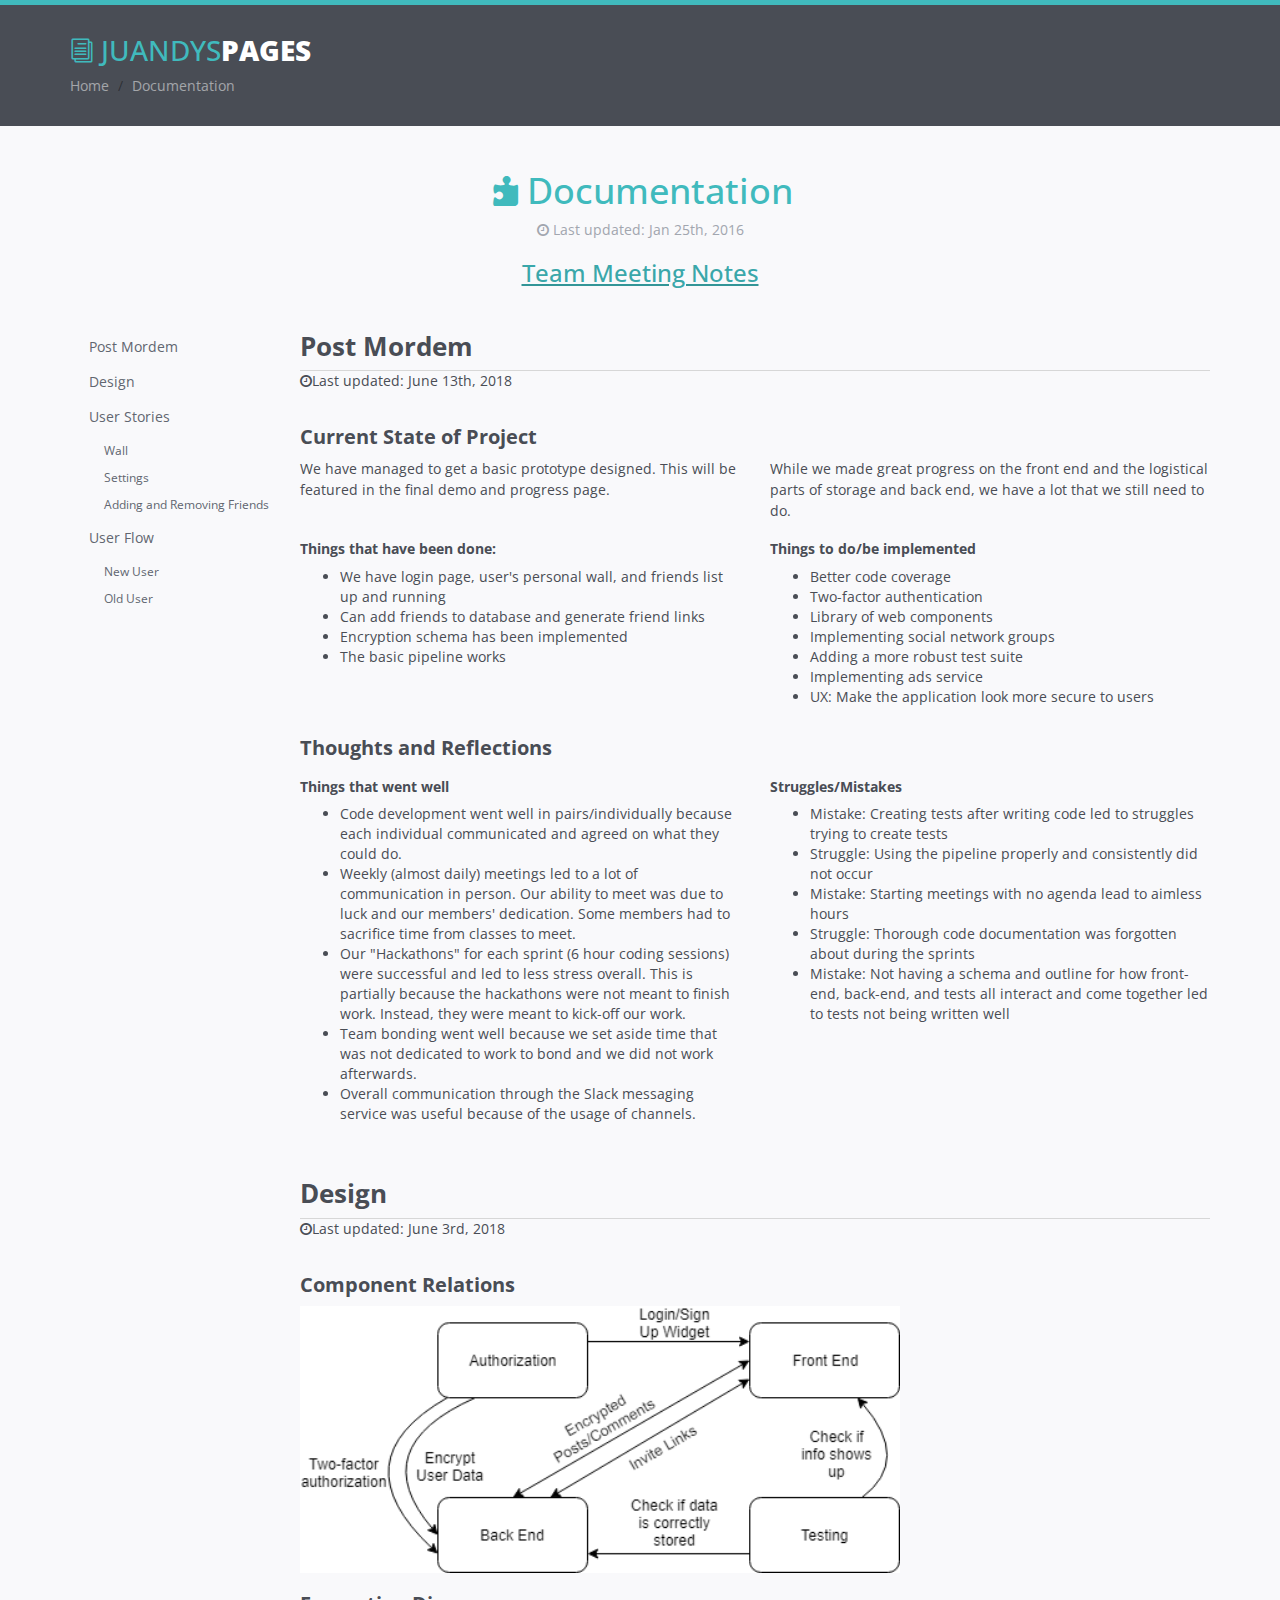
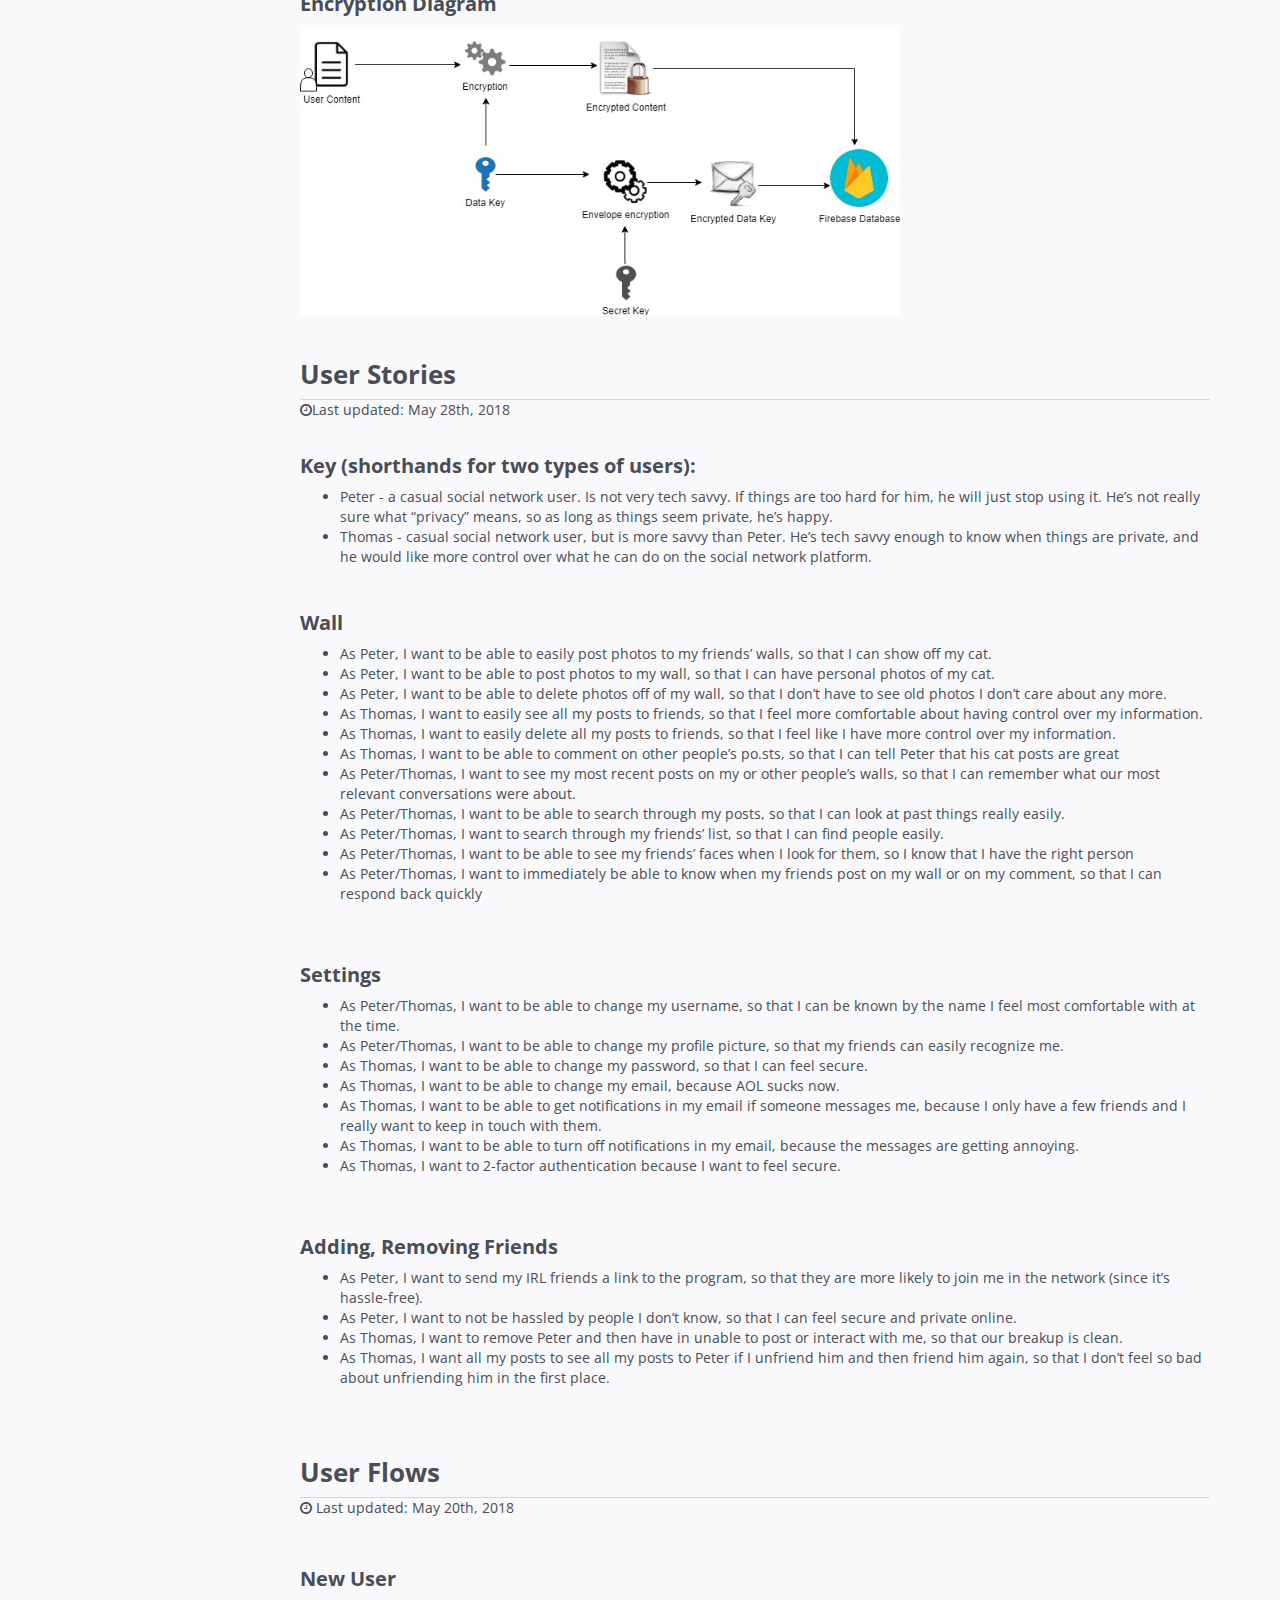
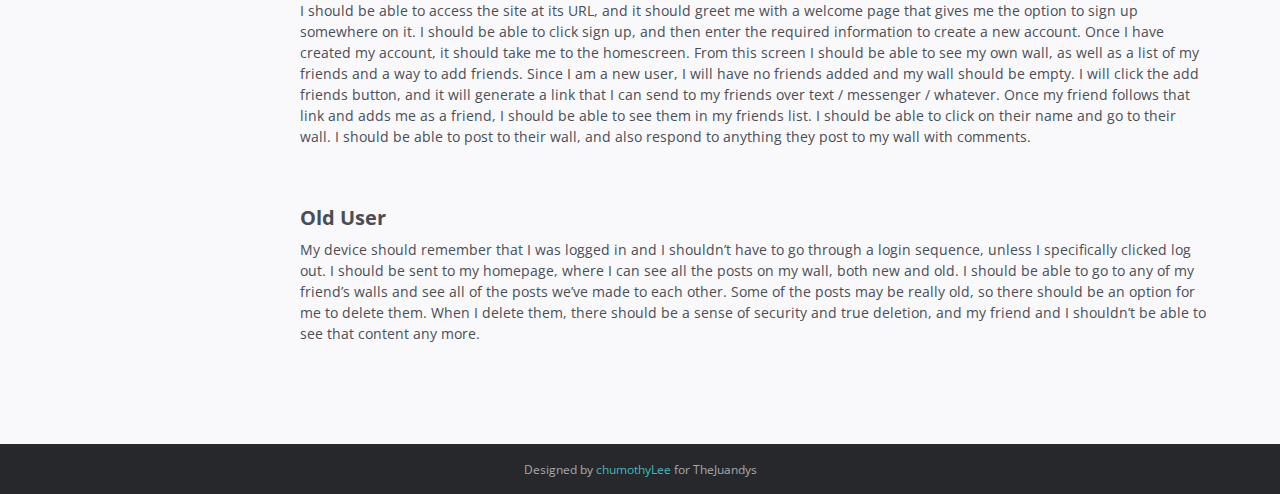
==== commit eefad3a3: "post mordem added" ====
--- a/documentation.html
+++ b/documentation.html
@@ -27,6 +27,12 @@
       <script src="https://oss.maxcdn.com/html5shiv/3.7.2/html5shiv.min.js"></script>
       <script src="https://oss.maxcdn.com/respond/1.4.2/respond.min.js"></script>
     <![endif]-->
+    <script async src="//pagead2.googlesyndication.com/pagead/js/adsbygoogle.js"></script>
+<script> (adsbygoogle = window.adsbygoogle || []).push({
+google_ad_client: "ca-pub-8151432188803602",
+enable_page_level_ads: true
+});
+</script>
     
 </head> 
 
@@ -55,11 +61,74 @@
                 <div id="doc-header" class="doc-header text-center">
                     <h1 class="doc-title"><span aria-hidden="true" class="icon icon_puzzle_alt"></span> Documentation </h1>
                     <div class="meta"><i class="fa fa-clock-o"></i> Last updated: Jan 25th, 2016</div>
-                    <h4> Team Meeting Notes: https://tinyurl.com/teamjuandy</h2>
+                    <h3><u><a href="https://tinyurl.com/teamjuandy" target="_blank"> Team Meeting Notes</a></u></h3>
                 </div><!--//doc-header-->
                 <div class="doc-body">
                     <div class="doc-content">
                         <div class="content-inner">
+                            <section id="postmordem" class="doc-section">
+                                <h2 class="section-title">Post Mordem</h2>
+                                <div class-"meta"><i class="fa fa-clock-o"></i>Last updated: June 13th, 2018</div>
+                                <div class="section-block">
+                                	<h3>Current State of Project</h3>
+                                	<div class = "row">
+                                		<div class = "col-md-6 col-sm-6 col-xs-12">
+											<p>We have managed to get a basic prototype designed. This will be featured in the final demo and progress page.</p>
+                                		</div>
+                                		<div class = "col-md-6 col-sm-6 col-xs-12">
+											<p>While we made great progress on the front end and the logistical parts of storage and back end, we have a lot that we still need to do.</p>
+                                		</div>
+                                	</div>
+                                	<div class ="row"> <!--beginning of state of project -->
+                                		<div class="col-md-6 col-sm-6 col-xs-12">
+		                                	<h6>Things that have been done:</h6>
+		                                	<ul>
+		                                		<li>We have login page, user's personal wall, and friends list up and running</li>
+		                                		<li>Can add friends to database and generate friend links</li>
+		                                		<li>Encryption schema has been implemented</li>
+		                                		<li>The basic pipeline works</li>
+		                                	</ul>
+		                                </div>
+		                                <div class="col-md-6 col-sm-6 col-xs-12">
+		                                	<h6>Things to do/be implemented</h6>
+		                                	<ul>
+		                                		<li>Better code coverage</li>
+		                                		<li>Two-factor authentication</li>
+		                                		<li>Library of web components</li>
+		                                		<li>Implementing social network groups</li>
+		                                		<li>Adding a more robust test suite</li>
+		                                		<li>Implementing ads service</li>
+		                                		<li>UX: Make the application look more secure to users</li>
+		                                	</ul>
+		                                </div>
+                                	</div> <!-- end of row of state of project -->
+
+                                	<h3>Thoughts and Reflections</h3>
+                                	<div class ="row"> <!--beginning of thoughts and reflections -->
+                                		<div class="col-md-6 col-sm-6 col-xs-12">
+		                                	<h6>Things that went well</h6>
+		                                	<ul>
+		                                		<li>Code development went well in pairs/individually because each individual communicated and agreed on what they could do.</li>
+		                                		<li>Weekly (almost daily) meetings led to a lot of communication in person. Our ability to meet was due to luck and our members' dedication. Some members had to sacrifice time from classes to meet.</li>
+		                                		<li>Our "Hackathons" for each sprint (6 hour coding sessions) were successful and led to less stress overall. This is partially because the hackathons were not meant to finish work. Instead, they were meant to kick-off our work.</li>
+		                                		<li>Team bonding went well because we set aside time that was not dedicated to work to bond and we did not work afterwards.</li>
+		                                		<li>Overall communication through the Slack messaging service was useful because of the usage of channels.</li>
+		                                	</ul>
+		                                </div>
+		                                <div class="col-md-6 col-sm-6 col-xs-12">
+		                                	<h6>Struggles/Mistakes</h6>
+		                                	<ul>
+		                                		<li>Mistake: Creating tests after writing code led to struggles trying to create tests</li>
+		                                		<li>Struggle: Using the pipeline properly and consistently did not occur</li>
+		                                		<li>Mistake: Starting meetings with no agenda lead to aimless hours</li>
+		                                		<li>Struggle: Thorough code documentation was forgotten about during the sprints</li>
+		                                		<li>Mistake: Not having a schema and outline for how front-end, back-end, and tests all interact and come together led to tests not being written well</li>
+		                                	</ul>
+		                                </div>
+                                	</div> <!-- end of thoughts and reflections -->
+                               	</div> <!--end of section block -->
+                            </section>
+
                             <section id="design" class="doc-section">
                                 <h2 class="section-title">Design</h2>
                                 <div class-"meta"><i class="fa fa-clock-o"></i>Last updated: June 3rd, 2018</div>
@@ -143,6 +212,7 @@
                     <div class="doc-sidebar">
                         <nav id="doc-nav">
                             <ul id="doc-menu" class="nav doc-menu hidden-xs" data-spy="affix">
+                            	<li><a class="scrollto" href="#postmordem">Post Mordem</a></li>
                             	<li><a class="scrollto" href="#design">Design</a></li>
                                 <li><a class="scrollto" href="#user_stories">User Stories</a></li>
                                 <ul class="nav doc-sub-menu">
@@ -183,6 +253,7 @@
     <script type="text/javascript" src="assets/plugins/jquery-match-height/jquery.matchHeight-min.js"></script>
     <script type="text/javascript" src="assets/js/main.js"></script>
     
+    
 </body>
 </html> 
 
--- a/assets/css/styles.css
+++ b/assets/css/styles.css
@@ -49,6 +49,10 @@
 }
 a:focus {
   text-decoration: none;
+}
+u{
+    text-decoration: underline;
+    text-decoration-color: #339597;
 }
 code {
   background: #222;
@@ -1266,3 +1270,7 @@
 /* Small devices (tablets, 768px and up) */
 /* Medium devices (desktops, 992px and up) */
 /* Large devices (large desktops, 1200px and up) */
+
+.column {
+  float:left;
+}
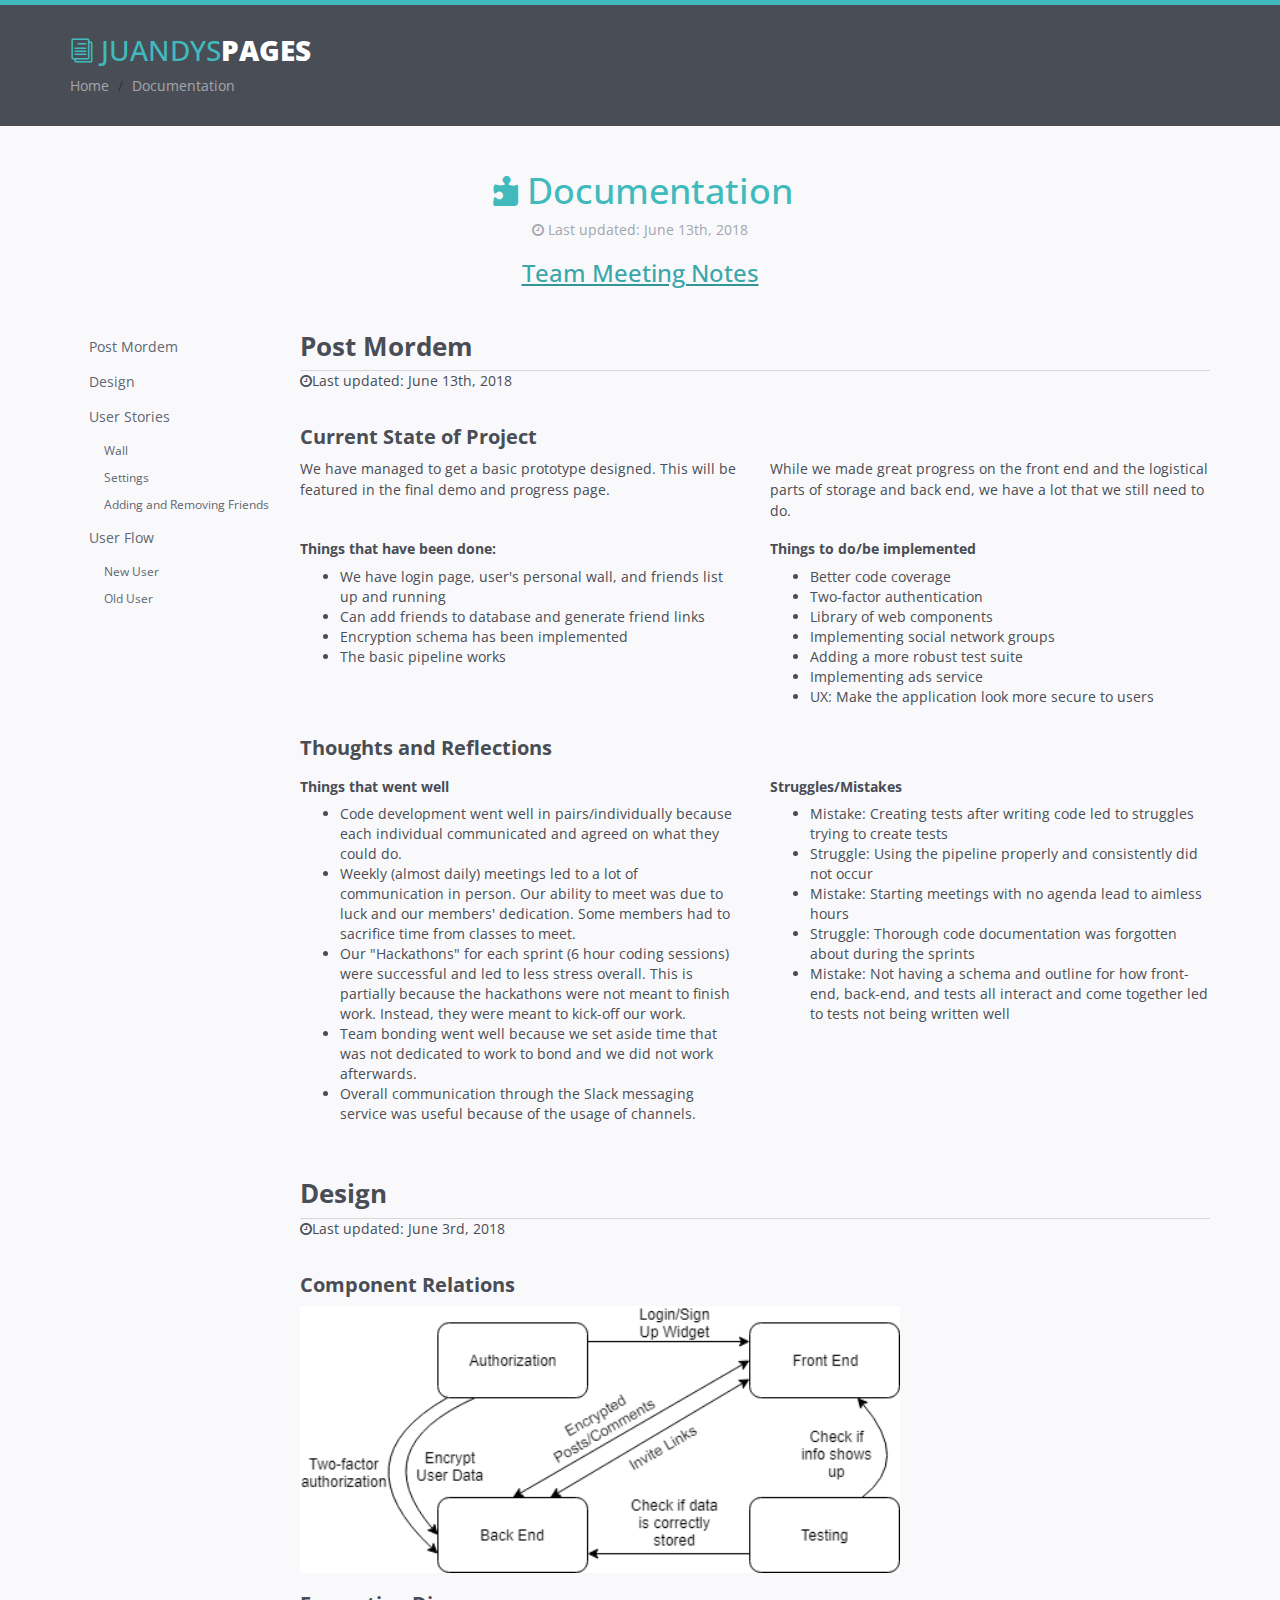
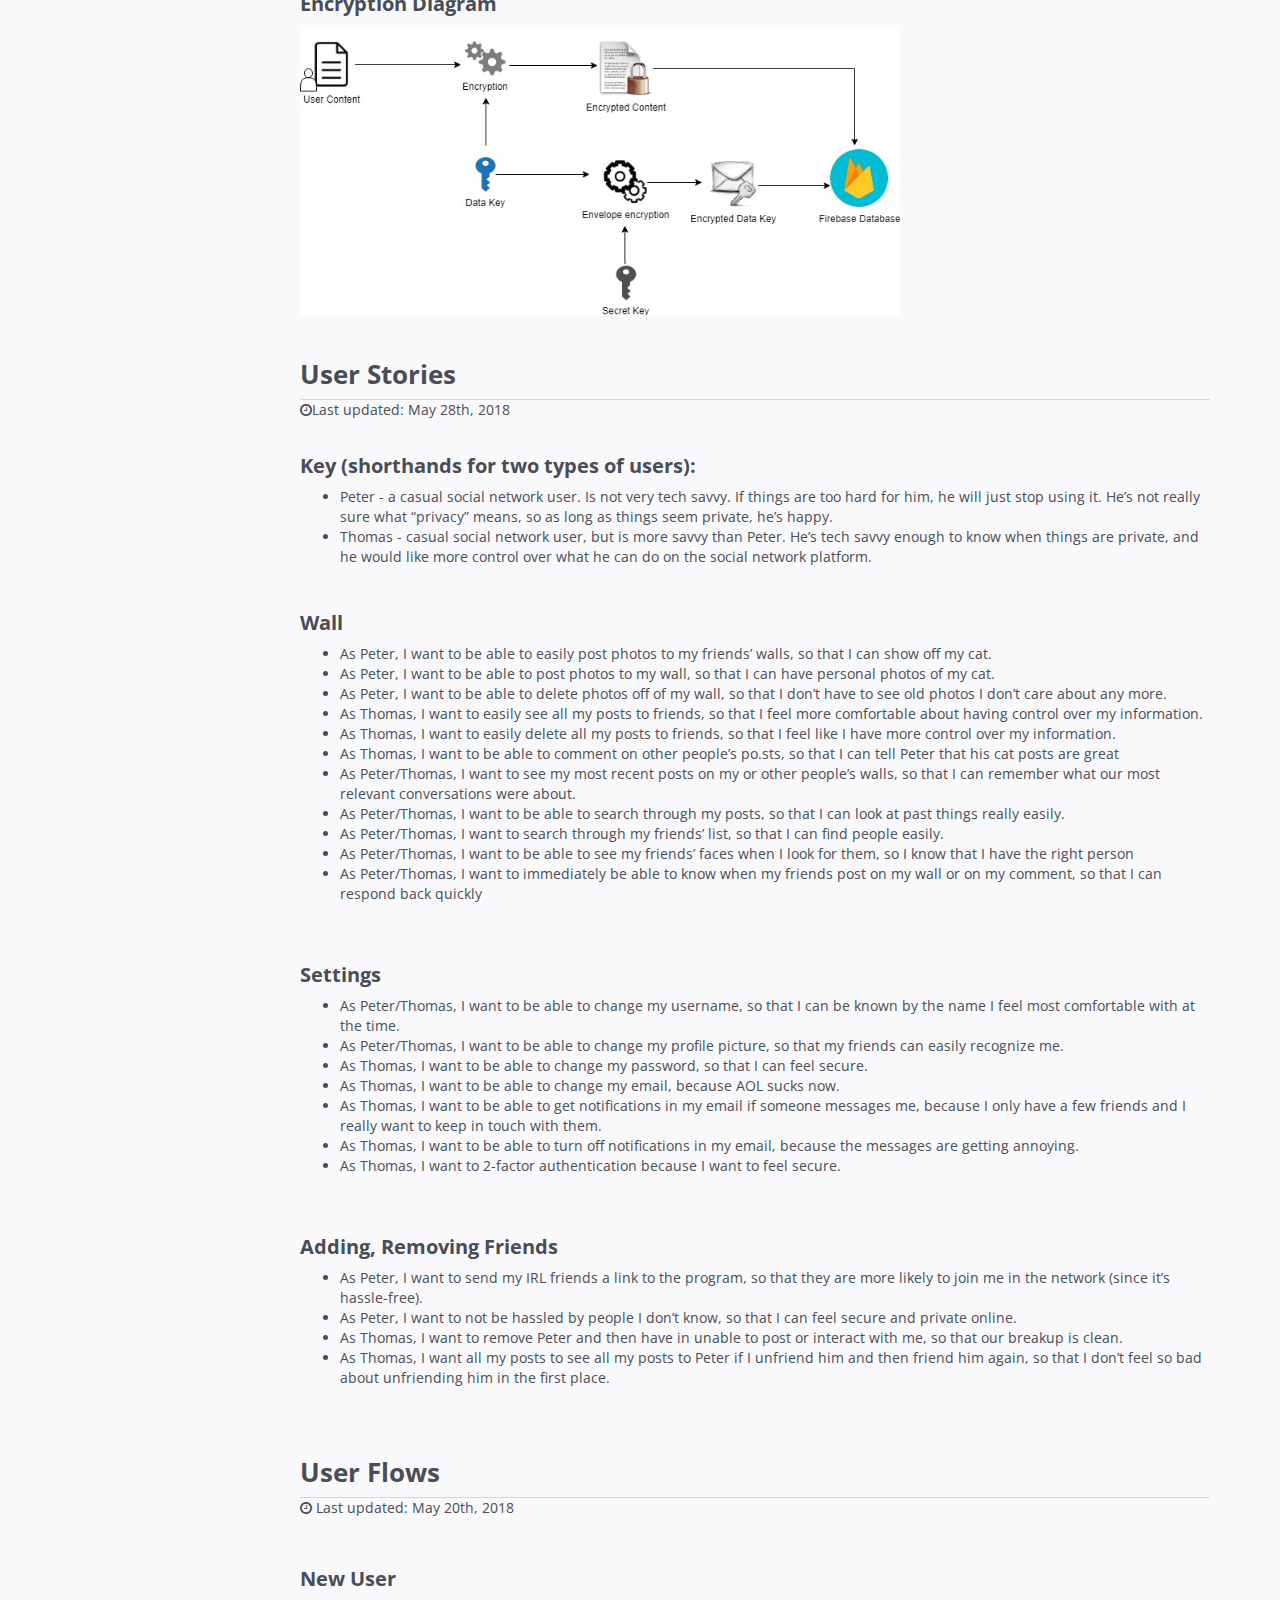
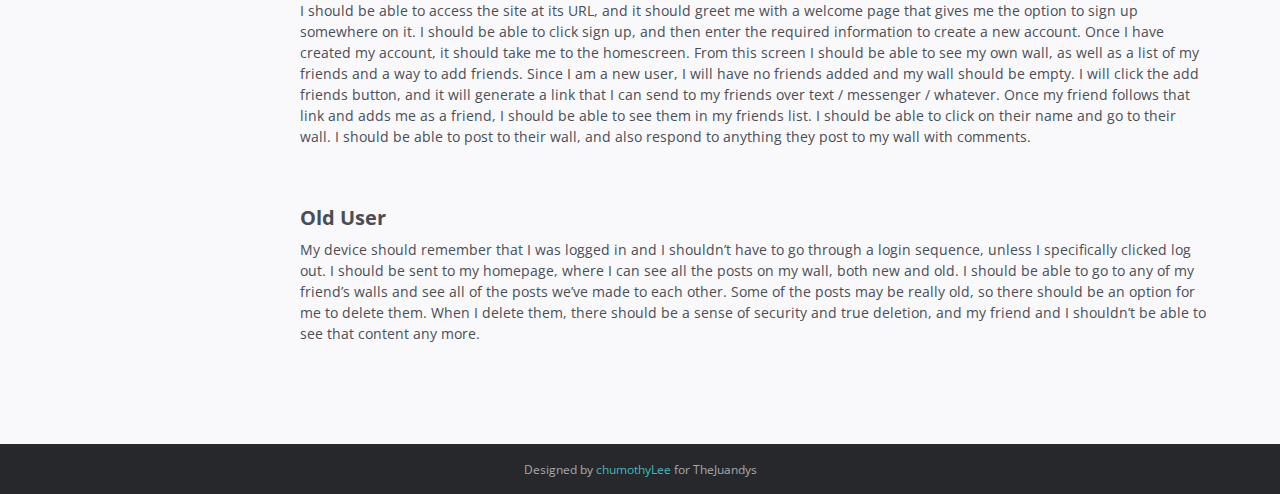
==== commit 8abeacdf: "added logos to progress page" ====
--- a/documentation.html
+++ b/documentation.html
@@ -60,8 +60,8 @@
             <div class="container">
                 <div id="doc-header" class="doc-header text-center">
                     <h1 class="doc-title"><span aria-hidden="true" class="icon icon_puzzle_alt"></span> Documentation </h1>
-                    <div class="meta"><i class="fa fa-clock-o"></i> Last updated: Jan 25th, 2016</div>
-                    <h3><u><a href="https://tinyurl.com/teamjuandy" target="_blank"> Team Meeting Notes</a></u></h3>
+                    <div class="meta"><i class="fa fa-clock-o"></i> Last updated: June 13th, 2018</div>
+                    <h3><u><a href="https://tinyurl.com/teamjuandy" target="_blank">Team Meeting Notes</a></u></h3>
                 </div><!--//doc-header-->
                 <div class="doc-body">
                     <div class="doc-content">
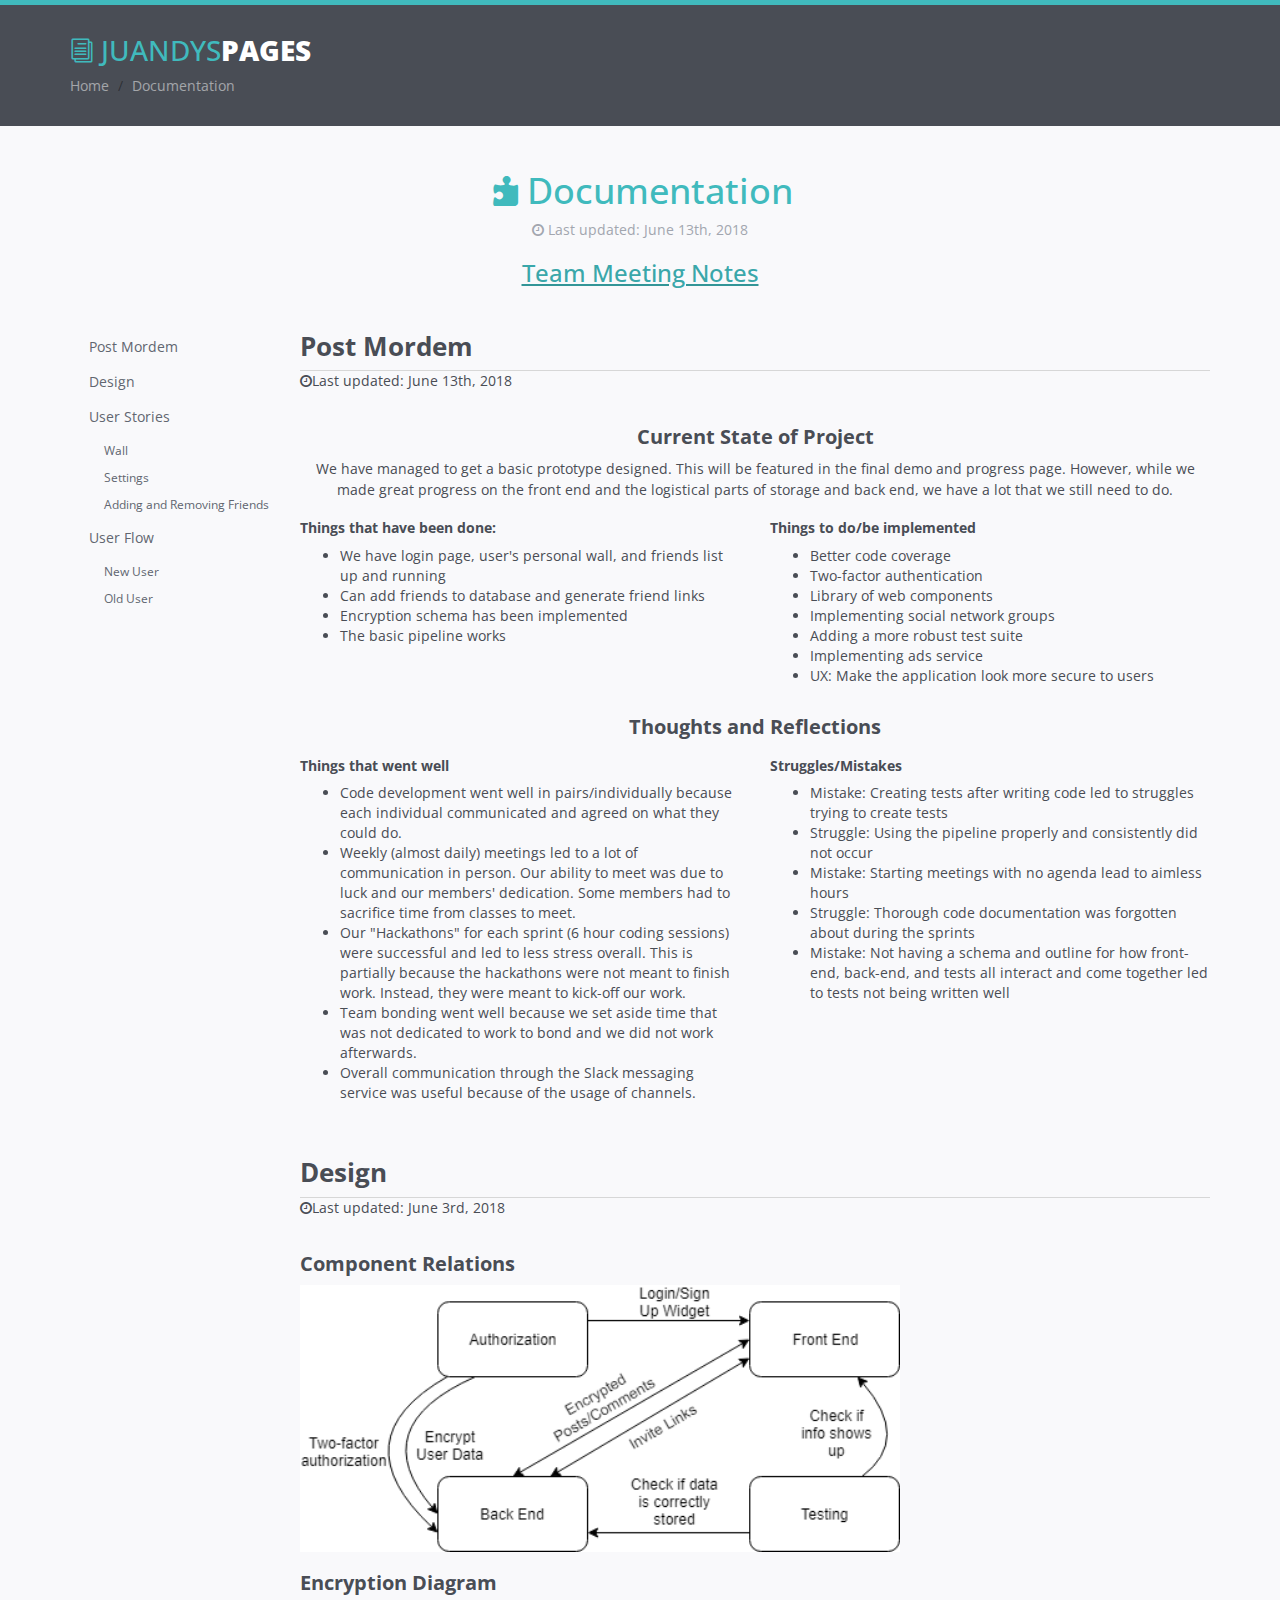
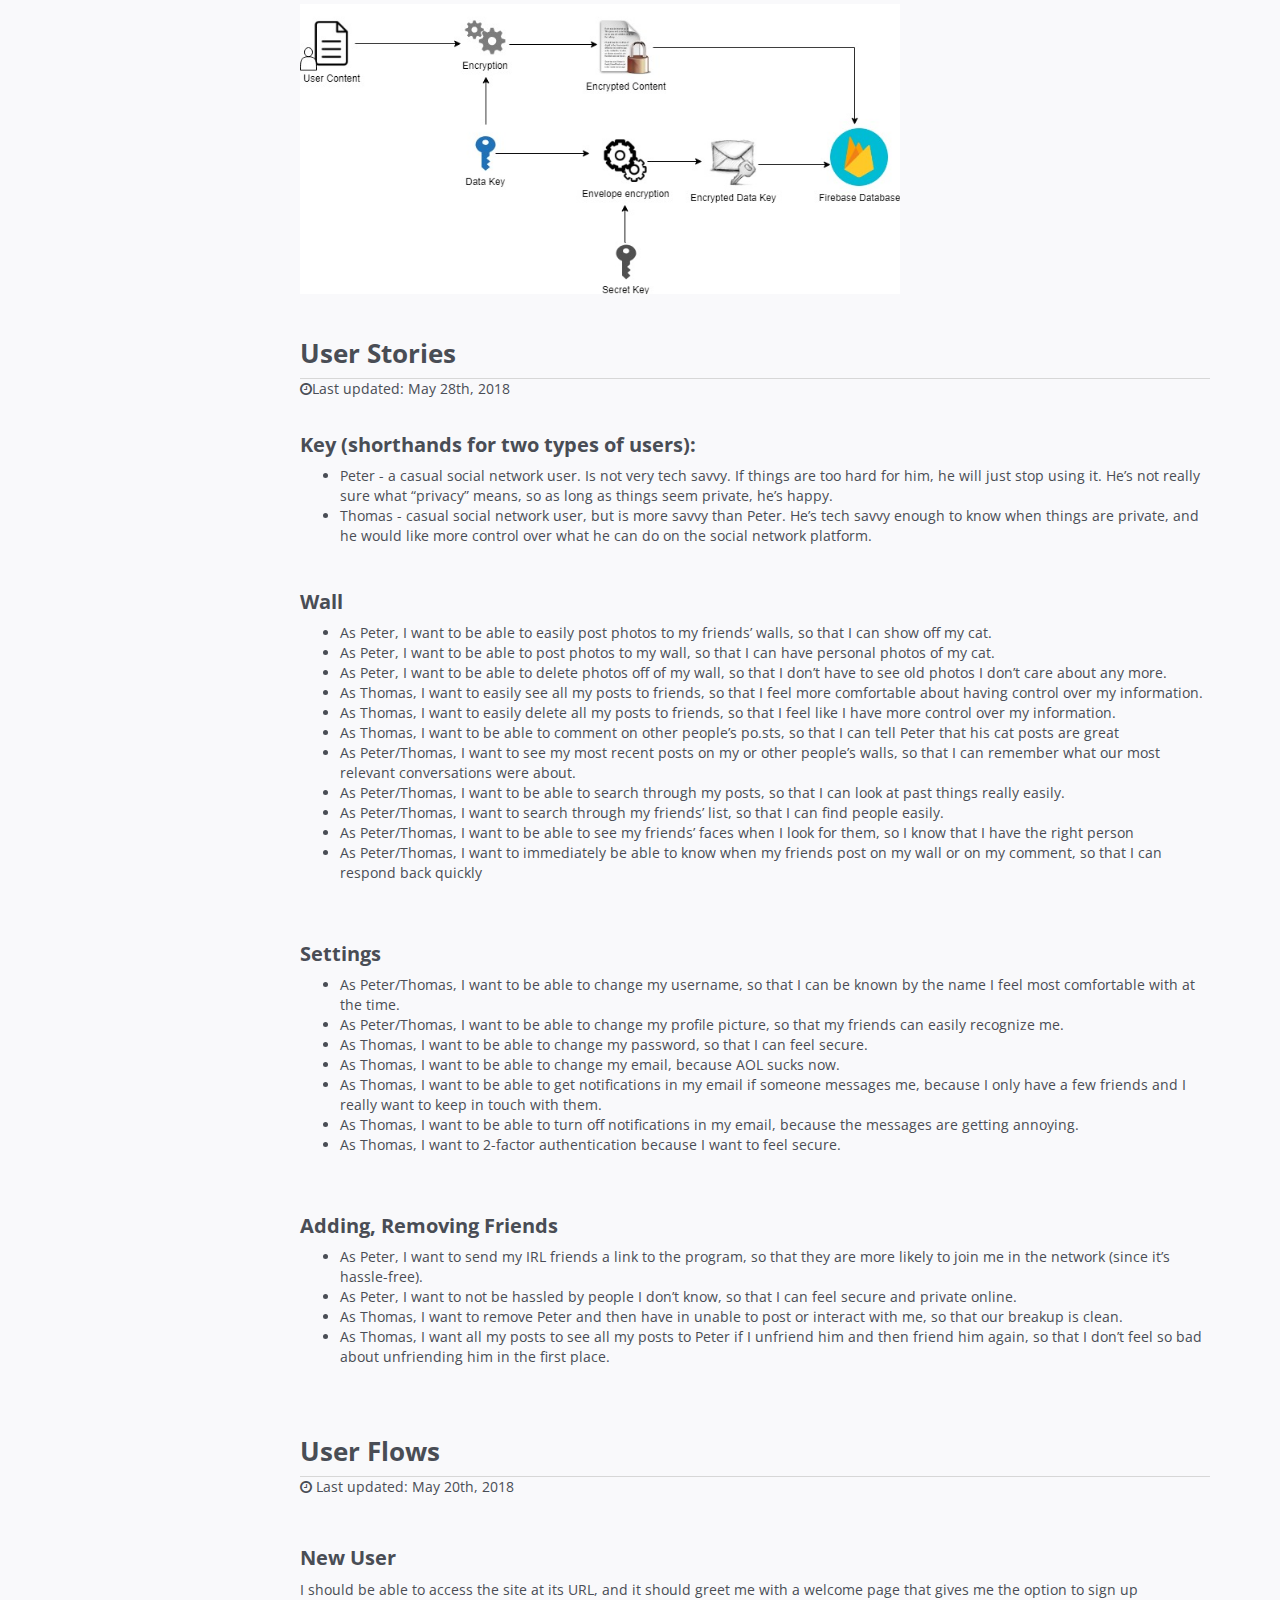
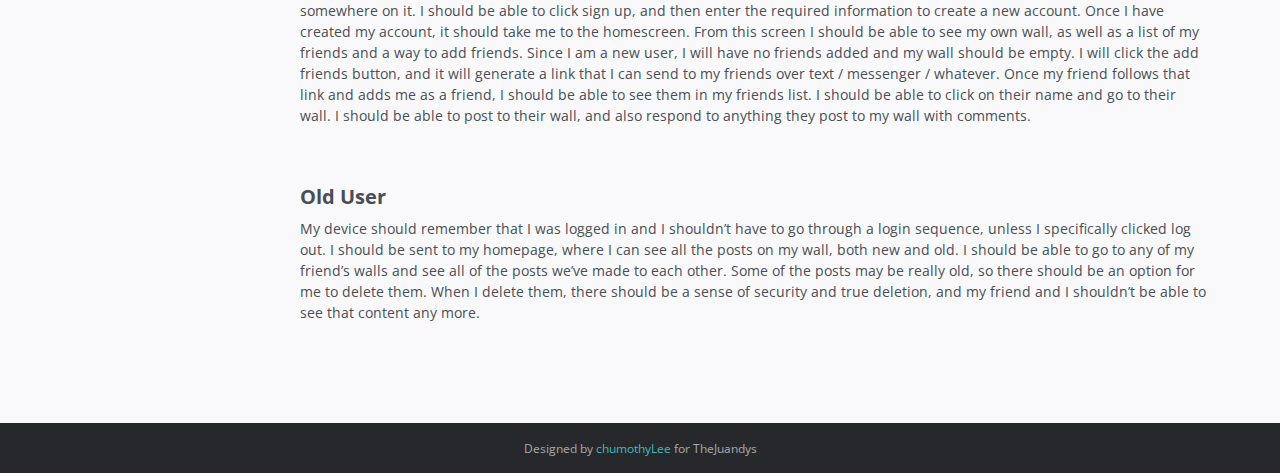
==== commit e814e59c: "some formatting" ====
--- a/documentation.html
+++ b/documentation.html
@@ -70,15 +70,10 @@
                                 <h2 class="section-title">Post Mordem</h2>
                                 <div class-"meta"><i class="fa fa-clock-o"></i>Last updated: June 13th, 2018</div>
                                 <div class="section-block">
-                                	<h3>Current State of Project</h3>
-                                	<div class = "row">
-                                		<div class = "col-md-6 col-sm-6 col-xs-12">
-											<p>We have managed to get a basic prototype designed. This will be featured in the final demo and progress page.</p>
-                                		</div>
-                                		<div class = "col-md-6 col-sm-6 col-xs-12">
-											<p>While we made great progress on the front end and the logistical parts of storage and back end, we have a lot that we still need to do.</p>
-                                		</div>
-                                	</div>
+                                	<center><h3>Current State of Project</h3>
+                                		<p>We have managed to get a basic prototype designed. This will be featured in the final demo and progress page. However, while we made great progress on the front end and the logistical parts of storage and back end, we have a lot that we still need to do.</p>
+                                	</center>
+
                                 	<div class ="row"> <!--beginning of state of project -->
                                 		<div class="col-md-6 col-sm-6 col-xs-12">
 		                                	<h6>Things that have been done:</h6>
@@ -103,7 +98,7 @@
 		                                </div>
                                 	</div> <!-- end of row of state of project -->
 
-                                	<h3>Thoughts and Reflections</h3>
+                                	<center><h3>Thoughts and Reflections</h3></center>
                                 	<div class ="row"> <!--beginning of thoughts and reflections -->
                                 		<div class="col-md-6 col-sm-6 col-xs-12">
 		                                	<h6>Things that went well</h6>
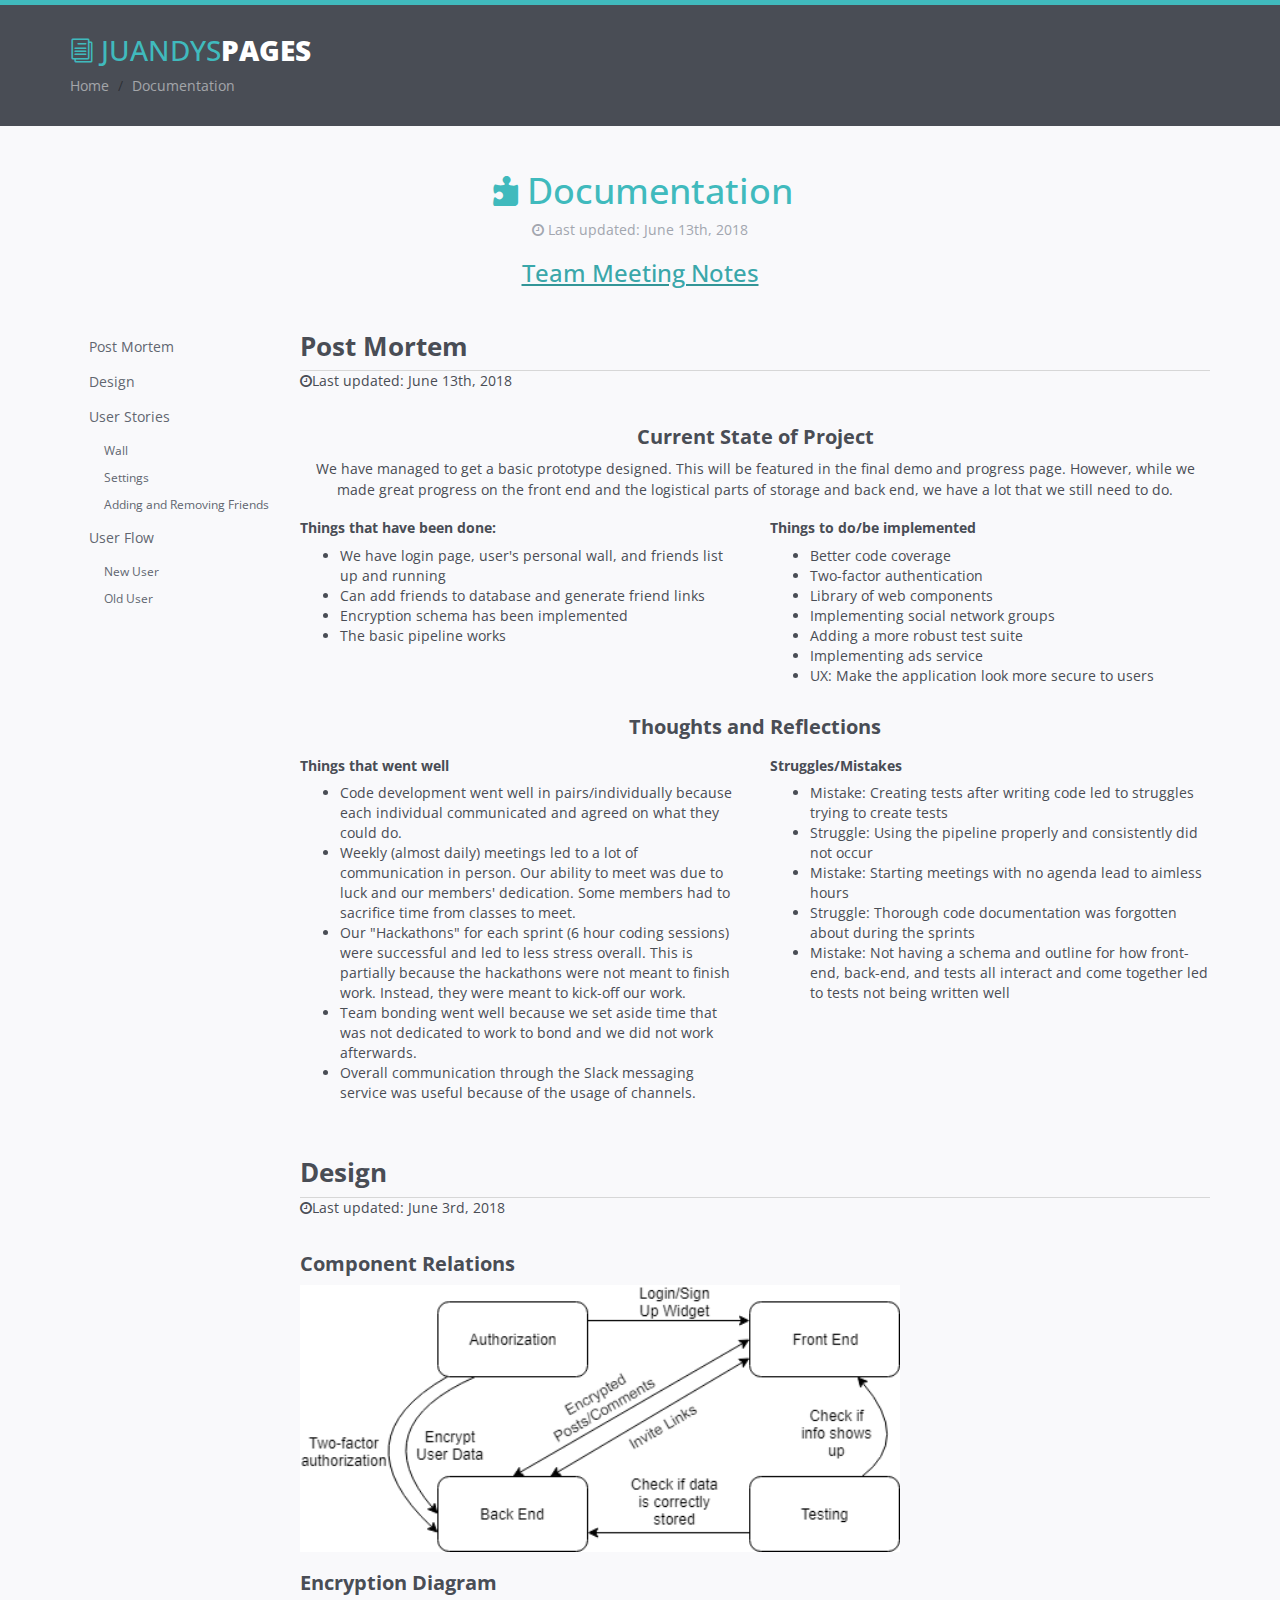
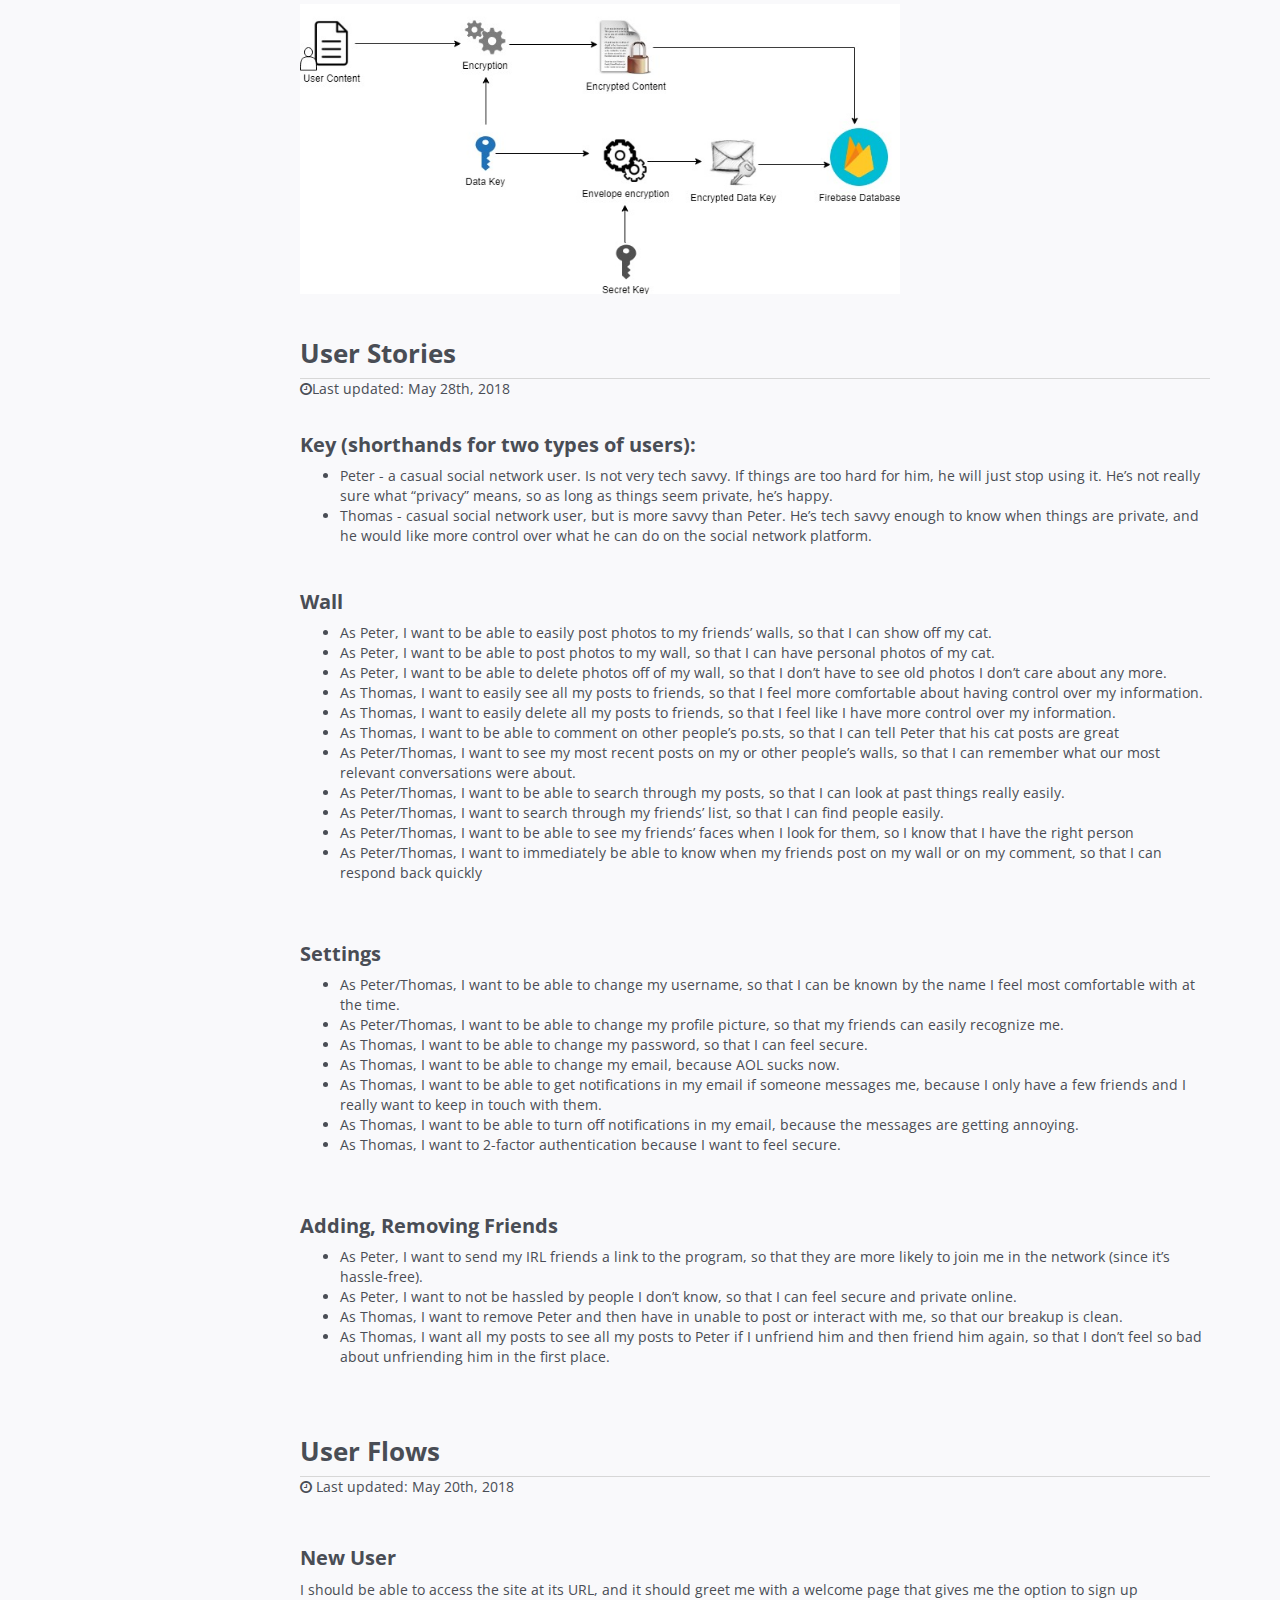
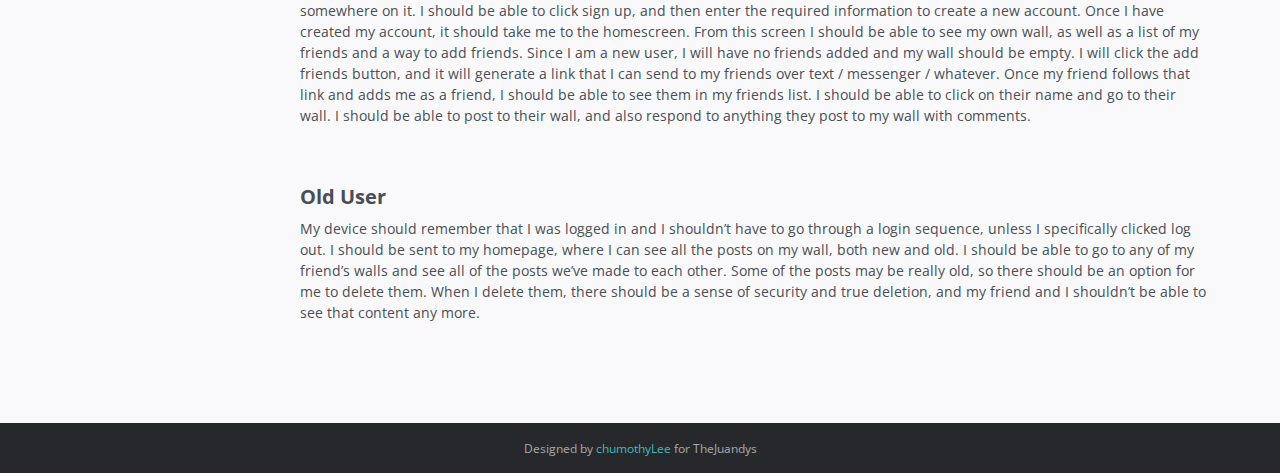
==== commit 4d2a687d: "fixed spelling error" ====
--- a/documentation.html
+++ b/documentation.html
@@ -66,8 +66,8 @@
                 <div class="doc-body">
                     <div class="doc-content">
                         <div class="content-inner">
-                            <section id="postmordem" class="doc-section">
-                                <h2 class="section-title">Post Mordem</h2>
+                            <section id="postmortem" class="doc-section">
+                                <h2 class="section-title">Post Mortem</h2>
                                 <div class-"meta"><i class="fa fa-clock-o"></i>Last updated: June 13th, 2018</div>
                                 <div class="section-block">
                                 	<center><h3>Current State of Project</h3>
@@ -207,7 +207,7 @@
                     <div class="doc-sidebar">
                         <nav id="doc-nav">
                             <ul id="doc-menu" class="nav doc-menu hidden-xs" data-spy="affix">
-                            	<li><a class="scrollto" href="#postmordem">Post Mordem</a></li>
+                            	<li><a class="scrollto" href="#postmortem">Post Mortem</a></li>
                             	<li><a class="scrollto" href="#design">Design</a></li>
                                 <li><a class="scrollto" href="#user_stories">User Stories</a></li>
                                 <ul class="nav doc-sub-menu">
